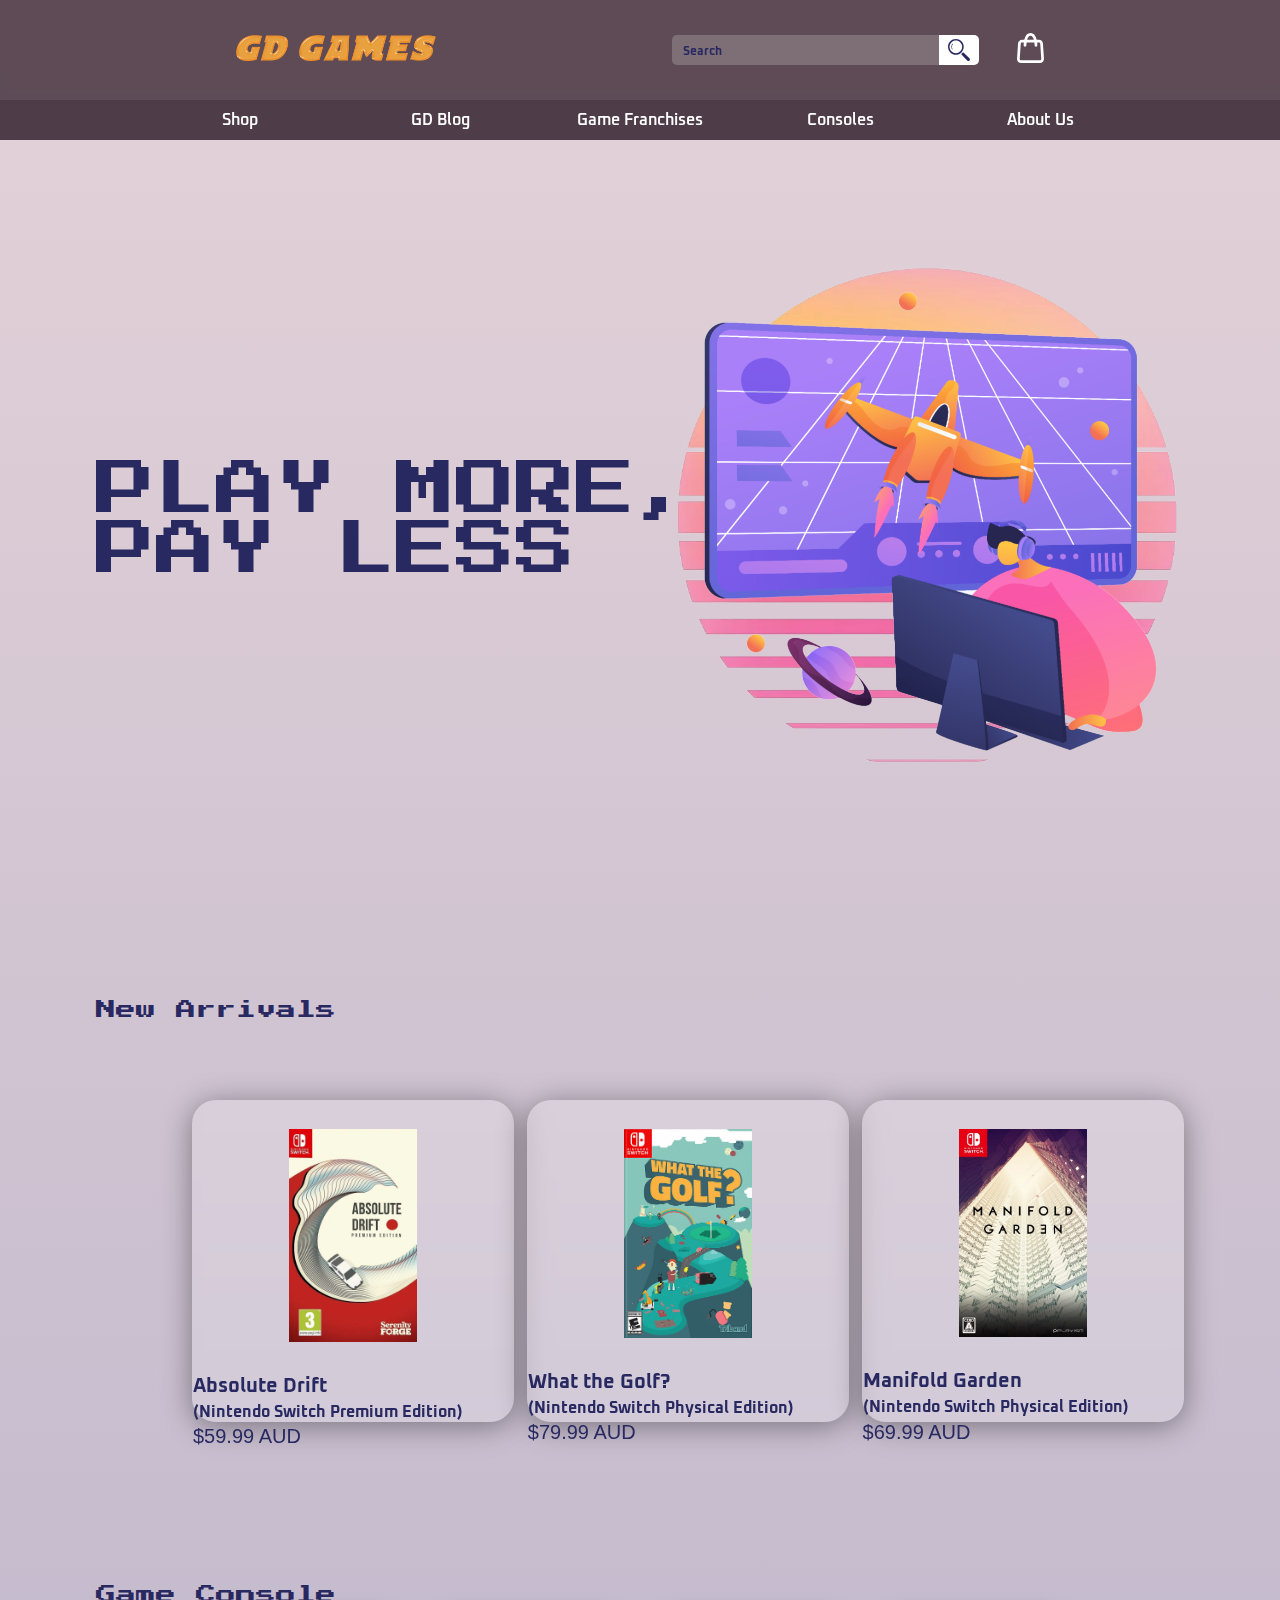
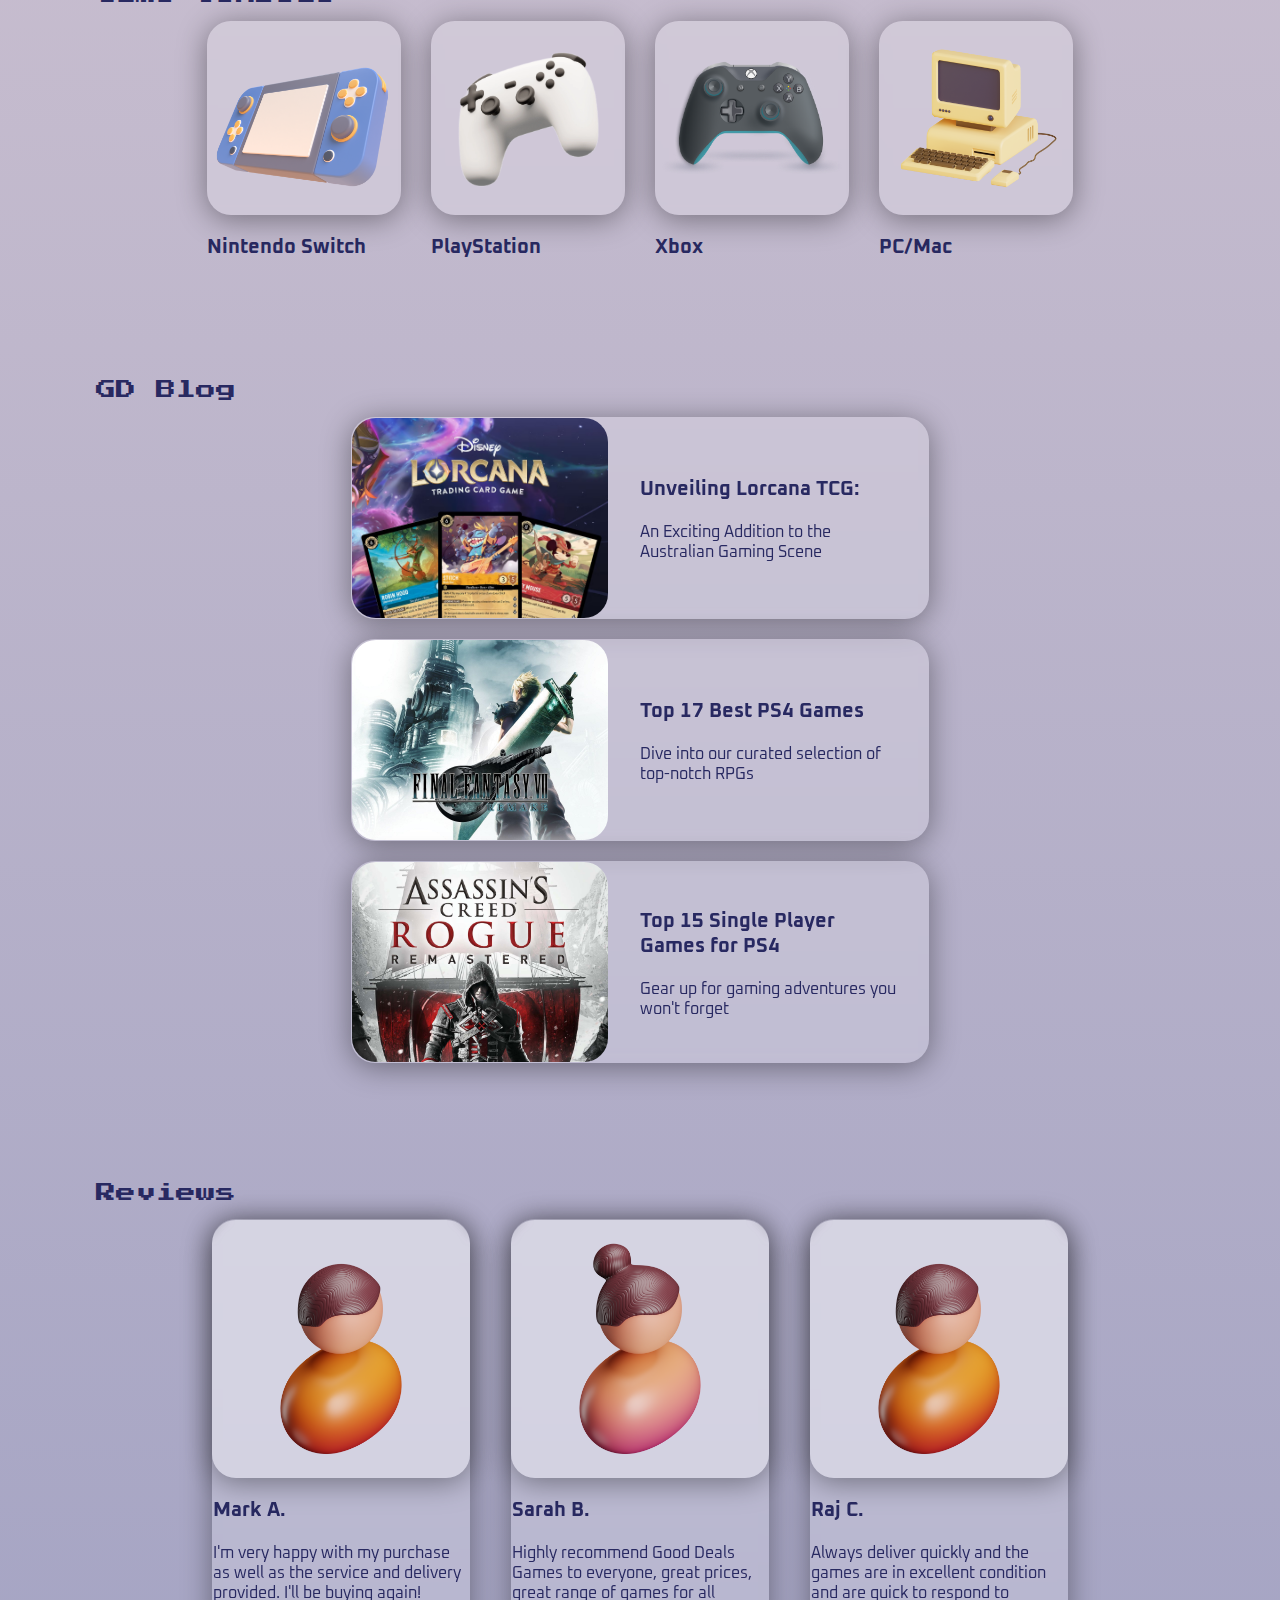
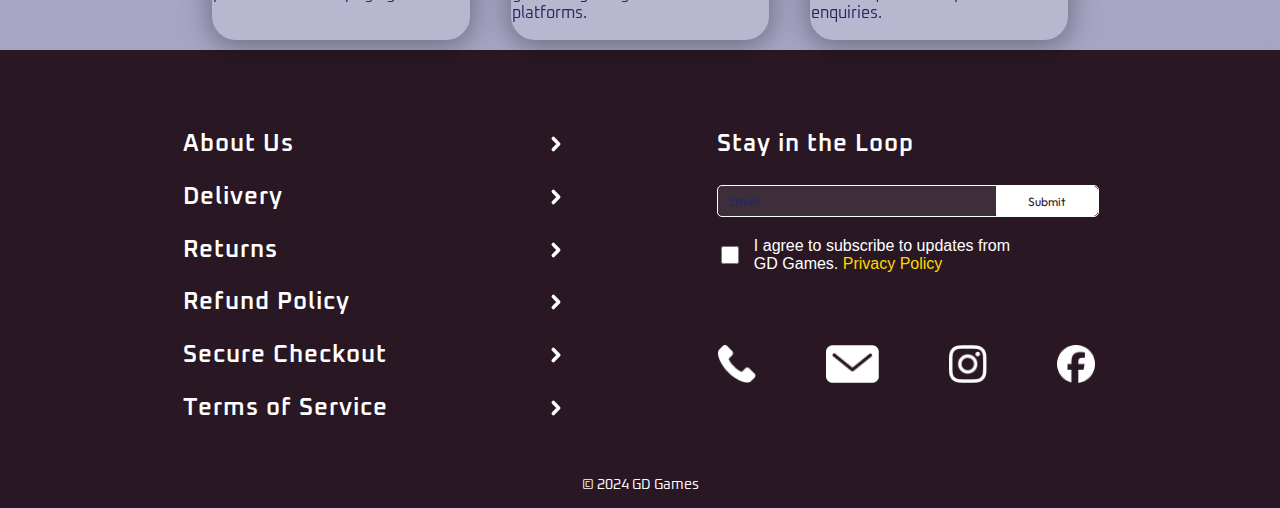
==== index.html @ df43f40d "added href links to header (excl. product pages)" ====
<!DOCTYPE html>
<html lang="en">
<html>
    <head>
        <meta charset="utf-8">
        <meta name="viewport" content="width=device-width, initial-scale=1.0">
        <meta name="description" content="Home page of GD Games">
        <meta name="author" content="Victoria Lyngaae and Arvind De Silva">

        <title>Home</title>
        <link rel="icon" type="image/x-icon" href="logo/GD-Games-Favicon.png">

        <link rel="stylesheet" href="css/frame.css">
        <link rel="stylesheet" href="css/layout.css">
        <link rel="stylesheet" href="css/utility.css">
        <link rel="stylesheet" href="css/typography.css">
        <link rel="stylesheet" href="css/color.css">
    </head>
    <body>
        <header>
            <section class="flex-row"> 
                <img id="menu-btn" class="icon menu" src="icons/menu-icon.svg" alt="hamburger menu icon"> 
                <a href="index.html"><img class="company-logo clickable" src="logo/GD-Games-Logo.png" alt="GD Games"></a>
                <div class="flex-row header-controls">
                    <div id="search-bar" class="flex-row">
                        <input class="oxanium-font" type="text" name="search" placeholder="Search">
                        <div class="search-submit" onclick="searchIconClicked();">
                            <picture>
                                <source media="(min-width:580px)" srcset="icons/search-dark.svg">
                                <img class="icon search clickable" src="icons/search-light.svg" alt="search icon"> 
                            </picture>
                            <button class="oxanium-font" type="button">Go</button> 
                        </div>
                    </div>                
                    <a href="cart.html"><img class="icon bag clickable" src="icons/shopping-bag.svg" alt="shopping cart icon"></a> 
                </div>
            </section>
            <nav>
                <a class="oxanium-font clickable" href="browse.html">Shop</a>

                <a class="oxanium-font">GD Blog</a>

                <div class="dropdown">
                    <a class="oxanium-font">Game Franchises</a>
                    <div class="dropdown-content">
                        <a class="sudo-var-font">Animal Crossing</a>
                        <a class="sudo-var-font">Call of Duty</a>
                        <a class="sudo-var-font">Final Fantasy</a>
                        <a class="sudo-var-font">Grand Theft Auto</a>
                        <a class="sudo-var-font">Halo</a>
                        <a class="sudo-var-font">Pokémon</a>
                        <a class="sudo-var-font">Super Mario</a>
                        <a class="sudo-var-font">Legend of Zelda</a>
                    </div>
                </div>

                <div class="dropdown">
                    <a class="oxanium-font">Consoles</a>
                    <div class="dropdown-content">
                        <a class="sudo-var-font">Atari</a>
                        <a class="sudo-var-font">Dreamcast</a>
                        <a class="sudo-var-font">PC / Mac Gaming</a>
                        <a class="sudo-var-font">PlayStation 3</a>
                        <a class="sudo-var-font">PlayStation 4</a>
                        <a class="sudo-var-font">PlayStation 5</a>
                        <a class="sudo-var-font clickable">Nintendo Switch</a>
                        <a class="sudo-var-font">Xbox</a>
                        <a class="sudo-var-font">All Collections</a>
                    </div>
                </div>
                
                <a class="oxanium-font">About Us</a>
            </nav>
            
        </header>
        
        <main>
            <section id="landing-art" class="wide-center">
                <div>
                    <h1 class="large-heading">PLAY&nbsp;MORE,</h1>
                    <h1 class="large-heading">PAY&nbsp;LESS</h1>
                </div>
                <div class="layer-imgs">
                    <img src="images/illustrations/synthwave-sun.png" alt="illustration of a sun" id="synthwave-sun">
                    <img src="images/illustrations/landing-page.png" alt="person playing video game" id="gamer">
                </div>
            </section>
            
            <section class="section">
                <h2 class="wide-center section-heading">New Arrivals</h2>
                <div class="flex-row carousel">
                    <div class="product-card tile-bg clickable">
                        <picture>
                            <img src="images/products/absolute-drift.png" alt="cover of Absolute Drift Premium Edition">
                        </picture>
                        <div class="product-card-text">
                            <h3 class="title">Absolute Drift</h3>
                            <h4 class="subtitle">(Nintendo Switch Premium Edition)</h4>
                            <p class="price">$59.99 AUD</p>
                        </div>
                    </div>
                    <div class="product-card tile-bg clickable">
                        <picture>
                            <img src="images/products/what-the-golf.png" alt="cover of What the Golf? Physical Edition">
                        </picture>
                        <div class="product-card-text">
                            <h3 class="title">What the Golf?</h3>
                            <h4 class="subtitle">(Nintendo Switch Physical Edition)</h4>
                            <p class="price">$79.99 AUD</p>
                        </div>
                    </div>
                    <div class="product-card tile-bg">
                        <picture>
                            <img src="images/products/manifold-garden.png" alt="cover of Manifold Garden Physical Edition">
                        </picture>
                        <div class="product-card-text">
                            <h3 class="title">Manifold Garden</h3>
                            <h4 class="subtitle">(Nintendo Switch Physical Edition)</h4>
                            <p class="price">$69.99 AUD</p>
                        </div>
                    </div>
                </div>
                <div class="carousel-toggle flex-row space-content">
                    <div onclick="arrowClick('left')">
                        <img class="icon left" src="icons/caret-right.svg" alt="arrow facing left"> 
                    </div>
                    <div onclick="arrowClick('right')">
                        <img class="icon right" src="icons/caret-right.svg" alt="arrow facing right"> 
                    </div>
                </div>
            </section>

            <section class="wide-center section">
                <h2 class="section-heading">Game Console</h2>
                <div class="flex-row featured">
                    <div>
                        <div class="tile-bg flex-col">
                            <img class="clickable" src="images/console-switch.png" alt="Nintendo Switch illustration">
                        </div>
                        <h3 class="title">Nintendo Switch</h3>
                    </div>
                    <div>
                        <div class="tile-bg flex-col">
                            <img src="images/console-playstation.png" alt="Playstation controller illustration">
                        </div>
                        <h3 class="title">PlayStation</h3>
                    </div>
                    <div>
                        <div class="tile-bg flex-col">
                            <img src="images/console-xbox.png" alt="Xbox controller illustration">
                        </div>
                        <h3 class="title">Xbox
                    </div>
                    <div>
                        <div class="tile-bg flex-col">
                            <img src="images/console-pc-mac-yellow.png" alt="computer illustration">
                        </div>
                        <h3 class="title">PC/Mac</h3>
                    </div>
                </div>
            </section>

            <section class="wide-center">
                <h2 class="section-heading">GD Blog</h2>
                <div class="flex-col">
                    <div class="flex-row blog-post tile-bg">
                        <img src="images/thumbnails/disney-lorcana.png" alt="Disney Lorcana, trading card game">
                        <div>
                            <h3 class="title">Unveiling Lorcana TCG:</h3>
                            <p class="subtitle">
                                An Exciting Addition to the Australian Gaming Scene
                            </p>
                        </div>
                    </div>
                    <div class="flex-row blog-post tile-bg">
                        <img src="images/thumbnails/final-fantasy.png" alt="Final Fantasy 7 Remake">
                        <div>
                            <h3 class="title">Top 17 Best PS4 Games</h3>
                            <p class="subtitle">
                                Dive into our curated selection of top-notch RPGs
                            </p>
                        </div>
                    </div>
                    <div class="flex-row blog-post tile-bg">
                        <img src="images/thumbnails/assassins-creed.png" alt="Assassin's Creed Rogue Remastered">
                        <div>
                            <h3 class="title">Top 15 Single Player Games for PS4</h3>
                            <p class="subtitle">
                                Gear up for gaming adventures you won't forget
                            </p>
                        </div>
                    </div>
                </div>
            </section>

            <section class="wide-center">
                <h2 class="section-heading">Reviews</h2>
                <div class="reviews">
                    <div class="flex-row tile-bg">
                        <img class="tile-bg" src="images/reviewers/avatar-boy.png" alt="reviewer's profile picture">
                        <div>
                            <h3 class="title">Mark A.</h3>
                            <p class="subtitle">
                                I'm very happy with my purchase as well as the service and delivery provided. I'll be buying again!
                            </p>
                        </div>
                    </div>
                    <div class="flex-row tile-bg">
                        <img class="tile-bg" src="images/reviewers/avatar-girl.png" alt="reviewer's profile picture">
                        <div>
                            <h3 class="title">Sarah B.</h3>
                            <p class="subtitle">
                                Highly recommend Good Deals Games to everyone, great prices, great range of games for all platforms.
                            </p>
                        </div>
                    </div>
                    <div class="flex-row tile-bg">
                        <img class="tile-bg" src="images/reviewers/avatar-boy.png" alt="reviewer's profile picture">
                        <div>
                            <h3 class="title">Raj C.</h3>
                            <p class="subtitle">
                                Always deliver quickly and the games are in excellent condition and are quick to respond to enquiries.
                            </p>
                        </div>
                    </div>
                </div>
            </section>
            <br>
            <br>
        </main>

        <footer>
            <section class="footer-nav">
                <div>
                    <a class="oxanium-font">About Us</a>
                    <img class="icon" src="icons/caret-right.svg" alt="arrow facing right"> 
                </div>
                <div>
                    <a class="oxanium-font">Delivery</a>
                    <img class="icon" src="icons/caret-right.svg" alt="arrow facing right"> 
                </div>
                <div>
                    <a class="oxanium-font">Returns</a>
                    <img class="icon" src="icons/caret-right.svg" alt="arrow facing right"> 
                </div>
                <div>
                    <a class="oxanium-font">Refund Policy</a>
                    <img class="icon" src="icons/caret-right.svg" alt="arrow facing right"> 
                </div>
                <div>
                    <a class="oxanium-font">Secure Checkout</a>
                    <img class="icon" src="icons/caret-right.svg" alt="arrow facing right"> 
                </div>
                <div>
                    <a class="oxanium-font">Terms of Service</a>
                    <img class="icon" src="icons/caret-right.svg" alt="arrow facing right"> 
                </div>
            </section>
            
            <section>
                <div class="newsletter">
                    <p class="oxanium-font">Stay in the Loop</p>
                    <div class="email-input flex-row">
                        <input class="oxanium-font" type="text" name="email" placeholder="Email">
                        <button id="email-submit" type="button" class="outfit-font">Submit</button>
                    </div>
                    <div class="privacy-policy flex-row">
                        <input type="checkbox" id="privacy" name="privacy">
                        <label class="sudo-var-font" for="privacy"> I agree to subscribe to updates from GD&nbspGames. <a href="#">Privacy&nbspPolicy</a></label>    
                    </div>
                </div>
                
                <div class="socials flex-row">
                    <img class="icon" src="icons/phone.png" alt="arrow facing right">
                    <img class="icon" src="icons/mail.png" alt="arrow facing right">
                    <img class="icon" src="icons/instagram.png" alt="arrow facing right">
                    <img class="icon" src="icons/facebook.png" alt="arrow facing right">
                </div>
            </section>

            <section>
                <div class="attribution">
                    <p class="oxanium-font">© 2024 GD Games</p>
                </div>
            </section>
            
        </footer>

        <script src="js/frame.js"></script>
        <script src="js/carousel.js"></script>
    </body>
</html>
---- css/frame.css ----
:root {
    --mobile-header-height: 80px;
    --desktop-header-height: 100px;
    --desktop-nav-height: 40px;

    --nav-num-elems: 5;
}   

body{
    margin: 0;
    background-color: rgba(var(--frame-col), 1);
}


/* PAGE HEADER */
.company-logo{
    height: calc(var(--mobile-header-height)/3)
}

header{
    position: fixed;
    top: 0;
    z-index: 2;
}
header > section{
    width: 100vw;
    height: var(--mobile-header-height);
    justify-content: space-evenly;
    background-color: rgba(var(--frame-col), 0.3);
    backdrop-filter: blur(5px);
}

.icon.menu, header .icon.search{
    width: auto;
    height: 30px;
}
.icon.bag{
    width: auto;
    height: 30px;
}

.header-controls{
    gap: 3vw;
}

#search-bar{
    display: flex;
    flex-direction: column-reverse;
    width: 30px;
    right: 0;
}


#search-bar button{
    position: absolute;
    right: 0;
    top: calc(var(--mobile-header-height) + 12px);
    width: 15vw;
    right: 5vw;
    height: 30px;
    border: none;
    border-radius: 0 5px 5px 0;
    outline-color: white;
    outline-style: solid;
    padding: 0;
    color: rgba(var(--frame-col));

    outline-width: 1px;
    height: 30px;
    opacity: 0;
    transition: opacity 0.2s;
    
}
#search-bar input{
    position: absolute;
    top: calc(var(--mobile-header-height) + 12px);
    width: 75vw;
    left: 5vw;
    padding: 0;
    outline: none;
    border: none;
    background-color: rgba(var(--frame-col), 0.4);
    border-radius: 5px 0 0 5px;
    text-indent: 0.7em;
    outline-color: white;
    outline-style: solid;

    height: 30px;
    outline-width: 1px;
    opacity: 0;
    transition: opacity 0.2s;
}
#search-bar input.open, #search-bar button.open{
    opacity: 1 !important;
}


#search-bar :focus{
    background-color: rgba(var(--frame-col), 0.2);
}


.company-name{
    text-wrap: nowrap; 
}


nav{
    position: fixed;
    left: -50vw;
    width: 50vw;
    height: calc(100vh - var(--mobile-header-height));
    color: rgb(var(--accent-col));

    background-color: rgba(255, 255, 255, 0.3);
    backdrop-filter: blur(5px);
    transition: left 0.7s;
}
nav a{
    display: block;
    white-space: nowrap;
}
nav.open{
    left: 0;
}
.dropdown-content{
    display: block;
    position: fixed;
    height: calc(100vh - var(--mobile-header-height));
    width: 0;
    left: 50vw;
    bottom: 0;
    transition: width 0.7s;

    /*  temporary */
    background-color: rgba(60, 60, 60, 0.4);
    
}
.dropdown-content.open{
    width: 50vw;
}

.dropdown-content a{
    visibility: hidden;
    opacity: 0;
    transition-duration: 0.2s;
}
.dropdown-content a.open{
    visibility: visible;
    opacity: 1;
}



@media (min-width:580px) {  
    header{
        display: block;
    }
    .header-background{
        height: var(--desktop-header-height);
    }
    header > section{
        height: var(--desktop-header-height);
    }
    nav{
        width: 100vw;
        display: flex;
        justify-content: center;
        color: white;
        left: 0;
        height: var(--desktop-nav-height);
        background-color: rgba(var(--frame-col), 0.5);
        line-height: var(--desktop-nav-height);
        font-weight: 600;
    }
    nav a{
        display: block;
        text-align: center;
    }
    nav > a{
        height: 100%;
    }

    .dropdown-content{
        height: 0;
        visibility: hidden;
        pointer-events: none;
        display: none;
        width: calc(100vw/var(--nav-num-elems));
        top: calc(var(--desktop-nav-height));
        left: auto;
        transition: height 0.3s;
        
    }
    .dropdown-content.open{
        display: block;
        visibility: visible;

    }
    .dropdown-content a{
        transition-duration: 1s;
    }

    .icon.menu{
        display: none;
    }
    #search-bar{
        background-color: rgba(255, 255, 255, 0.2);
        height: 30px;
        align-items: center;
        border-radius: 5px;
        display: flex;
        flex-direction: row;
        width: auto
        
    }
    
    #search-bar input{
        position: relative;
        display: none;
        height: 28px;
        border: 0px;
        width: 20vw;
        border-radius: 5px 0 0 5px;
        background-color: rgba(0, 0, 0, 0);
        padding: 3px 0 0 0;
        color: white;
        outline: none;
        opacity: 1;
        left: auto;
        top: auto;    
        text-indent: 0;

    }

    .header-controls{
        gap: 3vw;
    }
    #search-bar input{
        display: block;
        padding-left: 0.8em;
    }
    #search-bar div{
        background-color: white;
        border-radius: 0 5px 5px 0;
        width: 40px;
    }
    #search-bar :focus{
        background-color: rgba(255, 255, 255, 0.2);
    }
    #search-bar button{
        display: none;
    }
    .icon.search{
        width: 22px !important;
        height: auto;
        margin: 0 auto;
        display: block;
    }



}


/* PAGE CONTENT */
main::before{
    content:"";
    position: absolute;
    width: 100%;
    background-color: rgba(var(--frame-col), 0.6);
    
    height: var(--mobile-header-height);
    top: 0;

}
main{
    background: linear-gradient(rgb(var(--gradient-pink)), rgb(var(--gradient-purple)));
    background-repeat: no-repeat;
    min-height: calc(100vh - var(--mobile-header-height)); 
    height: fit-content;
    padding-top: var(--mobile-header-height);


}


@media (min-width:580px) { 
    main::before{
        content:"";
        height: calc(var(--desktop-header-height) + var(--desktop-nav-height));
    }
    main{
        min-height: calc(100vh - var(--desktop-header-height)); 
        
    }
    main > section:first-of-type{
        margin-top: calc(var(--desktop-nav-height) * 1.5);
    }
}

/* PAGE FOOTER */
footer{
    color: white;
    background-color: rgba(var(--frame-col), 0.6);
    display: flex;
    flex-direction: column;
    margin-top: 1em;
    font-size: 16px;
    font-weight: 600;
}
footer > section{
    margin-inline: auto;
    width: 75vw;
    padding-top: 3em;
}
.footer-nav{
    display: flex;
    flex-direction: column;
    padding-top: 1.2em;
    letter-spacing: 1px;
}
.footer-nav > div{
    display: flex;
    margin-inline: auto;
    align-items: center;
    justify-content: space-between;
    width: inherit;
    height: 2.75em;
    max-width: inherit;
}
.footer-nav a{
    display: block;
}
footer .icon {
    width: auto;
    height: 20px;
}



.newsletter {
    margin-bottom: 3em;
}
.newsletter > p{
    margin-bottom: 1.2em;
    letter-spacing: 1px;
    margin: 0 0 15px 0;
}
.newsletter .email-input{
    align-items: center;
    border-radius: 5px;
    background-color: rgba(255, 255, 255, 0.1);
    justify-content: space-between;
    width: 75vw;
    margin-bottom: 0.8em;
    
    height: 30px;
    line-height: 30px;
    border: solid 1px white;
}
.newsletter .email-input input{
    height: 30px;
    border: none;
    padding: 3px 0 0 0;
    width: 55vw;
    border-radius: 5px;
    background-color: rgba(0, 0, 0, 0);
    text-indent: 10px;
    color: white;
    outline: none;
}
.newsletter .email-input :focus{
    background-color: rgba(255, 255, 255, 0.2);
}
#email-submit{
    background-color: white;
    width: 20vw;
    text-align: center;
    font-size: 12px;
    font-weight: 400;
    color: rgb(var(--frame-col));
    border-radius: 0 5px 5px 0;
    height: 30px;
	border: solid 1px white;
	cursor: pointer;
    padding: 0;
}


.privacy-policy{
    gap: 0.5em;
}
.privacy-policy input{
    width: 20px;
    height: 20px;
}
.privacy-policy label{
    font-size: 12px;
    font-weight: 400;
    display: block;
    text-align: left;
    width: fit-content;

}
.privacy-policy a{
    color: gold;
}

.socials{
    justify-content: center;
    gap: 2.8em;
}
.socials img{
    height: 28px;
    width: auto;
}

.attribution{
    font-weight: 400;
    font-size: 10px;
    text-align: center;
}

@media (min-width:580px) { 
    footer{
        flex-direction: row;
        flex-wrap: wrap;
        font-size: 24px;
        justify-content: center;
        column-gap: 12vw;
        margin-inline: auto;
        width: 80vw;
        max-width: 1200px;
        padding-top: 1.8em;
    }
    footer > section{
        width: 35vw;
        max-width: 380px;
        margin: 0;
        padding-top: 0 !important;
    }
    .footer-nav div{
        height: 2.2em;
    }

    .newsletter {
        margin-bottom: 3em;
    }
    .newsletter p{
        line-height: 2.2em;
    }
    .newsletter .email-input{
        width: 35vw;
        max-width: 380px;
    }
    .privacy-policy label{
        font-size: 16px;
    }

    .socials{
        justify-content: space-around;
    }
    .socials img{
        height: 38px;
        width: auto;
    }

    .attribution{
        padding-top: 2em;
        font-size: 14px;
    }


}
---- css/layout.css ----
.wide-center {
    width: 90vw;
    margin-inline: auto;
}
@media (min-width:580px) {
    .wide-center {
        width: 85vw;
    }
}

#landing-art{
    height: calc(100vh - var(--mobile-header-height));
    max-height: calc(100vh - var(--mobile-header-height));
}
#landing-art div:first-of-type{
    margin-top: 12em;
}
#landing-art h1:last-of-type{
    position: absolute;
    margin-top: 100vw;
    width: 90vw;
}
.layer-imgs{
    height: 90vw;
}
.layer-imgs img{
    width: auto;
    height: 90vw;
    display: block;
    position: absolute;
}

@media (min-width:580px) { 
    #landing-art{
        height: calc((100vh - var(--desktop-header-height) - var(--desktop-nav-height)));
        max-height: calc(100vh - var(--desktop-header-height) - var(--desktop-nav-height));
        display: flex;
        flex-direction: column;
        justify-content: center;
        width: 85vw;
    }
    #landing-art div:first-of-type{
        margin-top: 0;
        display: flex;
        flex-direction: column;
        position: absolute;
        justify-content: center;
        height: calc(100vh - var(--desktop-header-height) - var(--desktop-nav-height));
        max-height: calc(100vh - var(--desktop-header-height) - var(--desktop-nav-height));
    }
    
    #landing-art h1:first-of-type{
        margin: 0;
        position: relative;
    }
    #landing-art h1:last-of-type{
        margin: 0;
        position: relative;
    }

    .layer-imgs{
        height: 40vw;
        position: relative;
        

    }
    .layer-imgs img{
        height: 40vw;
        right: 0;
    }
}


.flex-row{
    display: flex;
    flex-direction: row;
    align-items: center;
}

.flex-col{
    display: flex;
    flex-direction: column;
    align-items: center;
}

@media (min-width: 580px){
    .two-col{
        display: flex;
        flex-direction: row;
        align-items: center;
        height: calc((100vh - var(--desktop-header-height) - var(--desktop-nav-height)));
        justify-content: center;
    }
    .two-col > section{
        width: 40vw;
        margin-inline: 0;
    }
    .two-col img {
        width: 40vw;
    }

    .two-col-slide{
        justify-content: center;
        gap: 10vw;
        align-items: stretch;
    }
    .two-col-slide > section{
        width: 35vw;
        max-width: 500px;
        margin: 0;
    } 
    .two-col-slide > section:last-of-type{
        width: 27.5vw;
        margin-top: calc(var(--desktop-nav-height) * 1.5);
        height: auto;
    } 
    .two-col-slide > section:last-of-type > div {
        position: sticky;
        top: calc(
            var(--desktop-nav-height) + 
            var(--desktop-nav-height) + 
            (var(--desktop-nav-height) * 1.5) + 
            20px);
    }
}

.carousel{
    display: flex;
    overflow-x: hidden;
    gap: 30vw;
}
.carousel > .product-card:first-child{
    margin-left: 15vw;
}

.carousel > .product-card:last-child{
    margin-right: 15vw;
}

.carousel-toggle{
    transform: translateY(-50vw);
    z-index: -1;
}

.carousel-toggle {
    z-index: 3;
}

.carousel-toggle .left{
    transform: rotate(0.5turn);
    margin-left: 3.5vw;
}
.carousel-toggle .right{
    margin-right: 3.5vw;
}


.product-card{
    flex: 0 0 auto;
    width: 70vw;
    text-align: center;
    transition: transform 0.3s ease;
}

.product-card img {
    width: 35vw;
    margin: 7em 0 7em 0;
    max-width: 500px;
}

@media (min-width: 580px){
    .carousel-toggle{
        display: none;
    }
    .carousel {
        display: flex;
        flex-direction: row;
        justify-content: space-evenly;
        gap: 1vw;
        height: 35vw;
        overflow: none;
    }
    .carousel .product-card{
        width: 25vw;
        height: 25vw;
    }
    .product-card img {
        width: 10vw;
    }
}

.product-view .tile-bg{
    justify-content: center;
    height: 90vw;
}
.product-view img {
    width: 45vw;
}

@media (min-width: 580px){
    .product-view{
        display: flex;
        flex-direction: row;

    }
    .product-view .tile-bg{
        height: 40vw;
        width: 40vw;
    }
    .product-view img {
        width: 20vw;
    }
    .product-view > div:last-child{
        margin-inline: auto;
    }
    .bold-button{
        width: 30vw;
    }
}


.product-card .title,
.product-card .subtitle,
.product-card .price {
    margin: 0.2rem 0;
    text-align: left;
}

.tile-bg{
    background: rgba(255, 255, 255, 0.2);
    border-radius: 24px;
    box-shadow: 0 4px 30px rgba(0, 0, 0, 0.4);
    backdrop-filter: blur(5px);
    -webkit-backdrop-filter: blur(5px);
    border: 1px solid rgba(255, 255, 255, 0);
}

.white-tile-bg{
    background: rgba(255, 255, 255, 0.2);
    border-radius: 24px;
    box-shadow: 0 4px 30px rgba(0, 0, 0, 0.4);
    backdrop-filter: blur(5px);
    -webkit-backdrop-filter: blur(5px);
    border: solid 2px white;
}

.white-tile-bg-mobile{
    background: rgba(255, 255, 255, 0.2);
    border-radius: 24px;
    box-shadow: 0 4px 30px rgba(0, 0, 0, 0.4);
    backdrop-filter: blur(5px);
    -webkit-backdrop-filter: blur(5px);
    border: solid 2px white;
}


@media (min-width: 580px){
    .tile-bg-desktop{
        background: rgba(255, 255, 255, 0.2);
        border-radius: 24px;
        box-shadow: 0 4px 30px rgba(0, 0, 0, 0.4);
        backdrop-filter: blur(5px);
        -webkit-backdrop-filter: blur(5px);
        border: 1px solid rgba(255, 255, 255, 0);
    }
    .white-tile-bg-mobile{
        background :none;
        box-shadow: none;
        border: none;
    }
}


.featured{
    display: grid;
    justify-items: center;
    grid-template-columns: 1fr 1fr;
}

.featured img{
    width: 40vw;
}
.featured .tile-bg{
    height: 40vw;
    justify-content: center;
}

@media (min-width:580px) { 
    .featured{
        grid-template-columns: 1fr 1fr 1fr 1fr;
        width: 70vw;
        margin-inline: auto;
    }
    .featured img{
        width: 15vw;
    }
    .featured .tile-bg{
        height: 15vw;
    }
}

.blog-post{
    width: 90vw;
    height: 150px;
    justify-content: space-between;
    margin-bottom: 5em;
}
.blog-post img{
    border-radius: inherit;
    width: 50vw;
    height: 150px;
    object-fit: cover;

}
.blog-post > div{
    width: 35vw;
}
@media (min-width:580px) { 
    .blog-post{
        height: 200px;
        width: 45vw;
    }
    .blog-post > div{
        width: 20vw;
        margin-right: 2.5vw;
    }
    .blog-post img{
        width: 20vw;
        height: 200px;
    }
}

@media (min-width:580px) { 
    .reviews{
        display: flex;
        flex-direction: row;
        justify-content: space-around;
        width: 70vw;
        margin-inline: auto;
    }
    .reviews > div {
        display: flex;
        flex-direction: column;
        width: 20vw;
        
    }
    .reviews img{
        width: 20vw;
    }
}

 
.icon{
    width: 30px;
}

#filter-desktop{
    display: none;
}

#filter-mobile{
    justify-content: space-between;
    margin-top: 5em;
    margin-bottom: 5em;
}

@media (min-width:580px) { 
    #filter-desktop{
        display: inline-flex;
        justify-content: space-between;
        margin-top: 5em;
        margin-bottom: 10em;
        width: 100%;
    }
    #filter-desktop .tile-bg{
       width: 13vw;
    }
    #filter-desktop h2{
        text-align: left;
        width: 100%;
    }
    #filter-desktop .flex-col > .flex-row{
        gap: 4em;
    }
    
    #filter-mobile{
        display: none;
    }
}

.space-content{
    justify-content: space-between;
}

.products{
    justify-content: space-between;
    flex-wrap: wrap;
    text-align: center;
}
.products.grid{
    display: grid;
    justify-items: center;
    grid-template-columns: 1fr 1fr;
}
.products div{
    height: 80vw;
    width: 40vw;
}
.products div > div{
    height: 40vw;
    width: 40vw;
}

.products img{
    width: 20vw;
}
@media (min-width:580px){
    .products.grid{
        grid-template-columns: 1fr 1fr 1fr 1fr ;
    }
    .products div {
        height: 33vw;
        width: 20vw;
    }
    .products div > div{
        width: 20vw;
        height: 20vw;
    }
    .products img{
        width: 10vw;
    }
}


.cart-product{
    position: relative;
    padding: 1em;
    margin-bottom: 1em;
    z-index: 1;
    height: 40em;
    justify-content: center;
    gap: 7vw;
}
.cart-product > div{
    width: 50vw;
    height: 50%;
}
.cart-product img{
    width: 20vw;
    border-radius: 6px;
}

.cart-product h2, .cart-product h3{
    margin: 0;
}

.cart-summary > div{
    width: 85vw;
}
.cart-summary > .bold-button{
    width: 85vw;
}

@media (min-width:580px){
    .cart-product{
        width: 70vw;
        max-width: 1000px;
        height: 75em;
        margin-inline: auto;
    }
    .cart-product img{
        width: 160px;
        margin-left: 3vw;
    }
    .cart-product > div{
        display: flex;
        flex-direction: row;
        width: 45vw;
        justify-content: space-between;
    }
    .cart-product h2{
        width: 100%;
    }
    .cart-product > div > div:first-of-type {
        justify-content: center;
    }
    .cart-product > div > div:last-of-type{
        gap: 4vw;
        margin-right: 3vw;
    }

    .two-col-slide > section:last-of-type .cart-product{
        height: fit-content;
        width: 95%;
        padding: 0 !important;
        justify-content: center;
        gap: 10%;
    }
    .two-col-slide > section:last-of-type .cart-product > div{
        width: 55%;
        flex-direction: column;
    }
    .cart-product > div > div:last-of-type{
        justify-content: space-between;
        margin-right: 0;
    }
    .two-col-slide > section:last-of-type .cart-product img{
        width: 18%;
        margin: 3em 0 3em 0;
    }
    .two-col-slide > section:last-of-type .split-input{
        width: 95%;
        margin-inline: auto;
    }
    .two-col-slide .bold-button{
        width: 100%;
    }



    .cart-summary{
        width: 70vw;
        display: flex;
        flex-direction: column;
        align-items: flex-end;
    }
    .cart-summary .white-tile-bg-mobile{
        width: 30vw;
        
    }
    .cart-summary > .bold-button{
        width: 30vw;
        
    }    
}

.small-inline-sp{
    padding-inline: 2em;
}
.med-inline-sp{
    padding-inline: 4em;
}

.med-inline-margin{
    margin-inline: auto;
    width: 90%;
}
.large-inline-margin{
    margin-inline: auto;
    width: 75%;
}

.med-bot-margin{
    margin-bottom: 20px;
}

.cost-divider{
    width: 85%
}

.bold-button{
    height: 2em;
    border-radius: 12px;
    margin-block: 1em;
    color: white;
    background-color: rgb(var(--accent-col));
    border: none;
}

.bg-img{
    z-index: 0;
    position: absolute;
    scale: 0.75;
    margin-top: 8px;
}

.express-checkout {
    flex-wrap: wrap;
    justify-content: space-between;
}
.express-checkout button {
    display: flex;
    justify-content: center;
    align-items: center;
    height: 50px;
    border: none;
    border-radius: 4px;
}
.express-checkout img {
    height: 20px;
}
.express-checkout button{
    border-radius: 4px;
}
.express-checkout button:nth-child(1){
    width: 100%;
}
.express-checkout button:nth-child(2), .express-checkout button:nth-child(3){
    width: 49%;
    margin-top: 5px;
}

form ::placeholder{
    color: black;
}
.icon.card{
    height: 25px;
    border-radius: 6px;
    border: solid white 1px;
    background-color: white;
}


form.payment input[type=text], form.payment select{
    width: 85vw;
    margin: 10px 0 0 0 !important;
    padding: 0 !important;
    height: 30px;
}
form.payment input[type=text]{
    text-indent: 0.5em;
}

form.payment input[type=radio], form.payment input[type=radio] + label{
    height: 40px;
    line-height: 30px;
    vertical-align: middle;
}
form.payment select{
    text-indent: 0.25em;  
    -webkit-appearance: none;
    -moz-appearance: none;
    text-overflow: ''; 
}
form.payment input[type=checkbox], form.payment input[type=checkbox] + label{
    margin-bottom: 20px;
}

@media (min-width: 580px){
    form.payment input[type=text], form.payment select{
        width: 35vw;
        max-width: 500px;
    }
}



#payment-divider{
    text-align: center;
    display: flex;
    flex-direction: column;
    align-items: center;
    margin-top: 30px;
    margin-bottom: 30px;
    justify-content: center;
}
#payment-divider span{
    backdrop-filter: blur(100px);
    padding-inline: 1em;

}
#payment-divider hr{
    color: rgb(var(--accent-col));
    width: 80%;
    position: absolute;
}

@media (min-width: 580px){
    #payment-divider hr{
        width: 30vw;
    }
}

.split-input{
    height: 35px;
    border-radius: 10px;
    margin-bottom: 1em;
}
.split-input input::placeholder{
    color: black;
}
.split-input input{
    height: inherit;
    border-radius: inherit;
}
.split-input :nth-child(1){
    width: 70%;
    background-color: rgba(255, 255, 255, 0);
    border: none;
    text-indent: 1em;
}
.split-input :nth-child(2){
    width: 30%;
    height: inherit;
    background-color: rgba(var(--accent-col), 0.5);
    border: none;
    border-radius: inherit;
    color: white;
}   

.info-field{
    height: 30px;
    text-indent: 1em;
}
---- css/utility.css ----
::placeholder{
    color: white;
    font-size: 12px;
}

input:focus::placeholder {
    color: transparent;
}

.no-transition{
    transition: none !important;
}

.clickable {
    cursor: pointer;
}

@media (min-width:580px){
    .desktop-hidden{
        visibility: hidden;
    }
}
---- css/typography.css ----
@import url('https://fonts.googleapis.com/css2?family=Oxanium:wght@200..800&display=swap');
@import url('https://fonts.googleapis.com/css2?family=Press+Start+2P&display=swap');
@import url('https://fonts.cdnfonts.com/css/sudo-var');
@import url('https://fonts.googleapis.com/css2?family=Outfit:wght@100..900&display=swap');

.oxanium-font {
    font-family: "Oxanium", sans-serif;
    font-optical-sizing: auto;
    font-style: normal;
}

.sudo-var-font {
    font-family: 'Sudo Var', sans-serif;
    font-optical-sizing: auto;
    font-style: normal;
}

.press-start-2p-regular {
    font-family: "Press Start 2P", system-ui;
    font-weight: 400;
    font-style: normal;
}
  
.outfit-font {
    font-family: "Outfit", sans-serif;
    font-optical-sizing: auto;
    font-style: normal;
}

main {
    color: #282961;
    font-size: 4px;
}

.large-heading {
    font-family: "Press Start 2P", system-ui;
    font-size: 6.5em;
    font-weight: 400;
    font-style: normal;
}

@media (min-width:580px) { 
    .large-heading {
        font-size: 15em;
    }
}

.section-heading {
    font-family: "Press Start 2P", system-ui;
    font-size: 4em;
    font-weight: 400;
    font-style: normal;
    margin-top: 5em;
}

@media (min-width:580px) { 
    .section-heading {
        font-size: 5em;
    }
}

.section-subheading {
    font-family: "Press Start 2P", system-ui;
    font-size: 3em;
    font-weight: 400;
    font-style: normal;
}

@media (min-width:580px) { 
    .section-subheading {
        font-size: 4em;
    }
}

.title {
    font-family: "Oxanium", sans-serif;
    font-size: 4em;
    font-optical-sizing: auto;
    font-style: normal;
}

@media (min-width:580px) { 
    .title {
        font-size: 5em;
    }
}

.subtitle {
    font-family: "Oxanium", sans-serif;
    font-size: 3em;
    font-optical-sizing: auto;
    font-style: normal;
}

@media (min-width:580px) { 
    .subtitle {
        font-size: 4em;
    }
}

.price {
    font-family: 'Sudo Var', sans-serif;
    font-size: 4em;
    font-optical-sizing: auto;
    font-style: normal;
}

@media (min-width:580px) { 
    .price {
        font-size: 5em;
    }
}

.large-title {
    font-family: "Oxanium", sans-serif;
    font-size: 7em;
    font-optical-sizing: auto;
    font-style: normal;
}

@media (min-width:580px) { 
    .large-title {
        font-size: 8em;
    }
}

.large-subtitle {
    font-family: "Oxanium", sans-serif;
    font-size: 6em;
    font-optical-sizing: auto;
    font-style: normal;
}

@media (min-width:580px) { 
    .large-subtitle {
        font-size: 7em;
    }
}

.large-price {
    font-family: 'Sudo Var', sans-serif;
    font-size: 7em;
    font-optical-sizing: auto;
    font-style: normal;
}

@media (min-width:580px) { 
    .large-price {
        font-size: 8em;
    }
}

.bold-button {
    font-family: "Oxanium", sans-serif;
    font-size: 8em;
    font-optical-sizing: auto;
    font-style: normal;
}

.small-button {
    font-family: "Oxanium", sans-serif;
    font-size: 4em;
    font-optical-sizing: auto;
    font-style: normal;
}

.product-tag {
    font-family: 'Sudo Var', sans-serif;
    font-size: 5em;
    font-optical-sizing: auto;
    font-style: normal;
}

@media (min-width:580px) { 
    .product-tag {
        font-size: 6em;
    }
}

.product-quantity {
    font-family: 'Sudo Var', sans-serif;
    font-size: 4em;
    font-optical-sizing: auto;
    font-style: normal;
}

@media (min-width:580px) { 
    .product-quantity {
        font-size: 5em;
    }
}

.form-input {
    font-family: "Oxanium", sans-serif;
    font-size: 3em;
    font-optical-sizing: auto;
    font-style: normal;
    font-weight: bold;
    opacity: 0.5;
    color: #282961;
}

@media (min-width:580px) { 
    .form-input {
        font-size: 4em;
    }
}

input::placeholder {
    font-family: "Oxanium", sans-serif;
    font-optical-sizing: auto;
    font-style: normal;
    font-weight: bold;
    color: #282961;
}


#landing-art h1:last-of-type{
    text-align: right;    
}

@media (min-width:580px) { 
    #landing-art h1:last-of-type{
        text-align: left;
    }
}

a {
    all: unset;
}
---- css/color.css ----
:root {
    --gradient-pink: 228, 210, 216;
    --gradient-purple: 166, 165, 196;
    --frame-col: 42, 24, 37;
    --nav-slide: 215, 191, 199;
    --accent-col: 40, 41, 97;
}

#shop-pay{
    background-color: #5A31F4;
}
#google-pay{
    background-color: #000000;
}
#paypal-pay{
    background-color: #FFC43A;
}
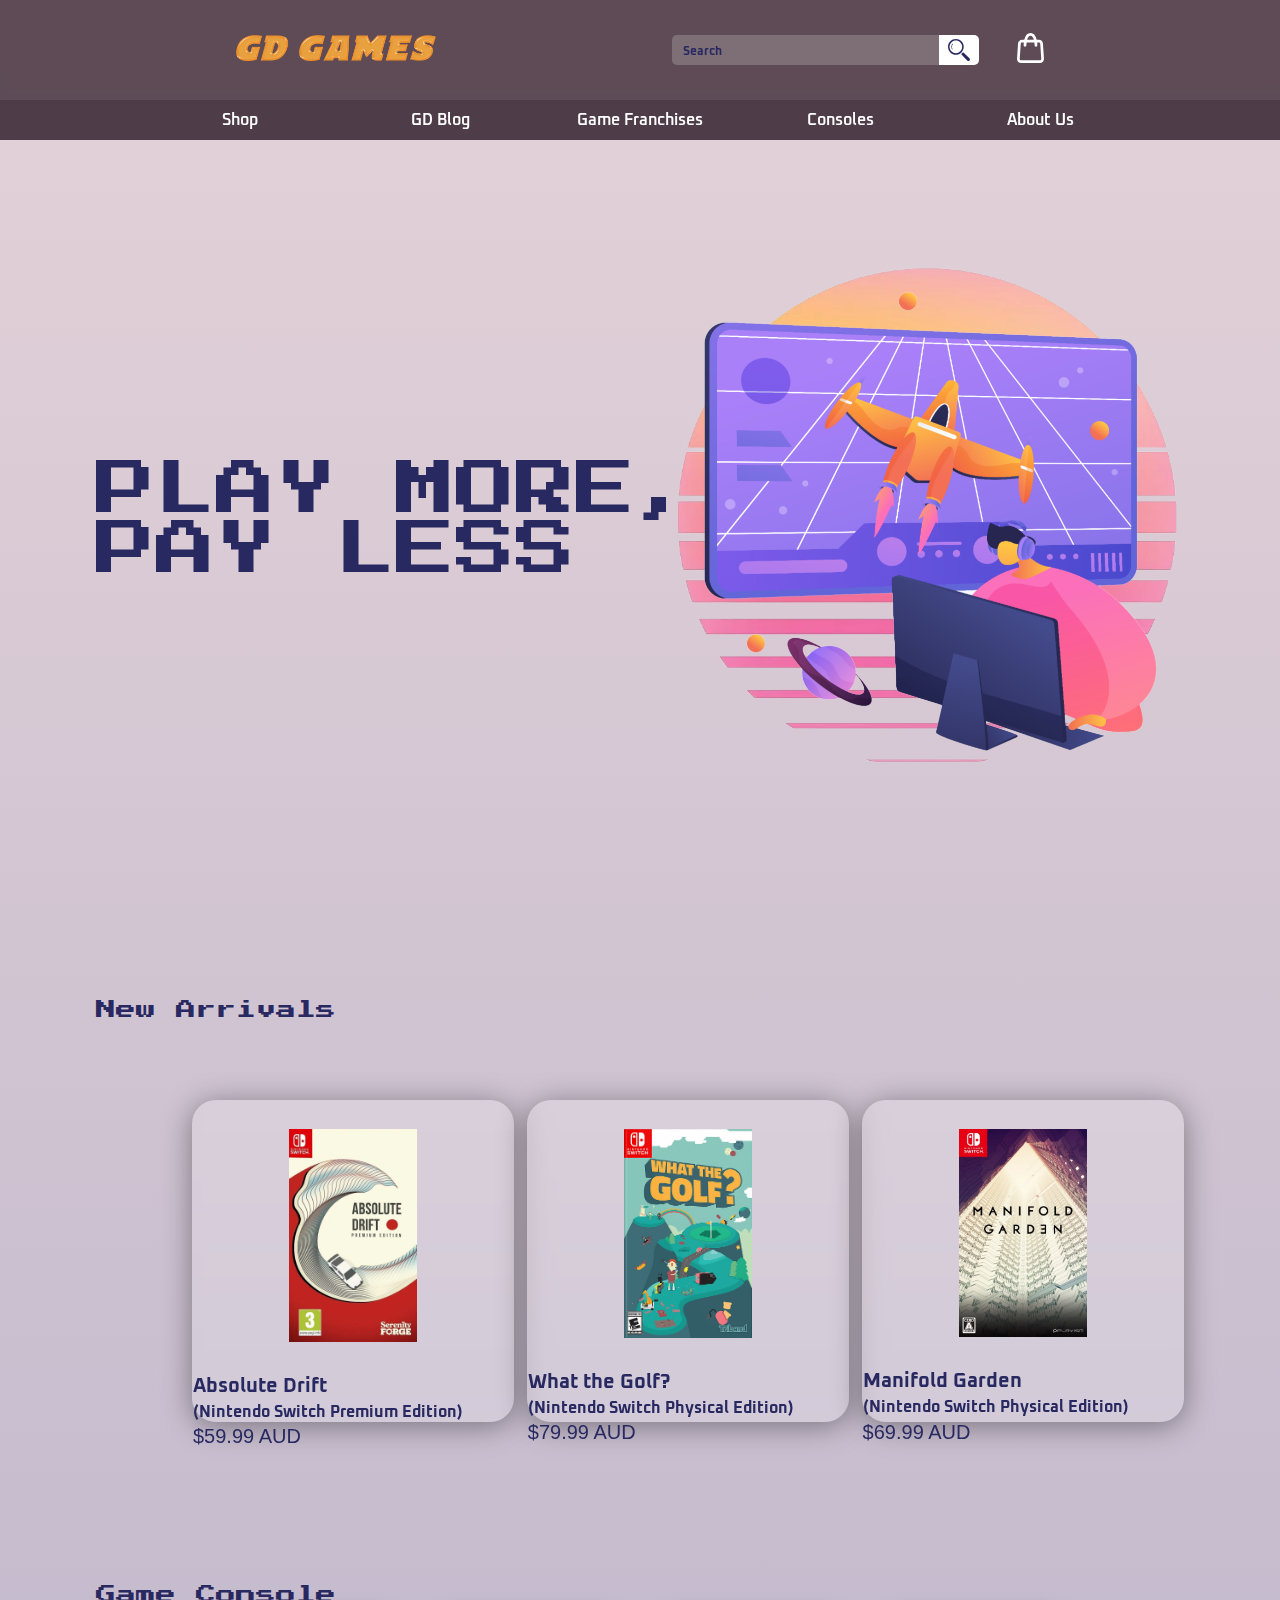
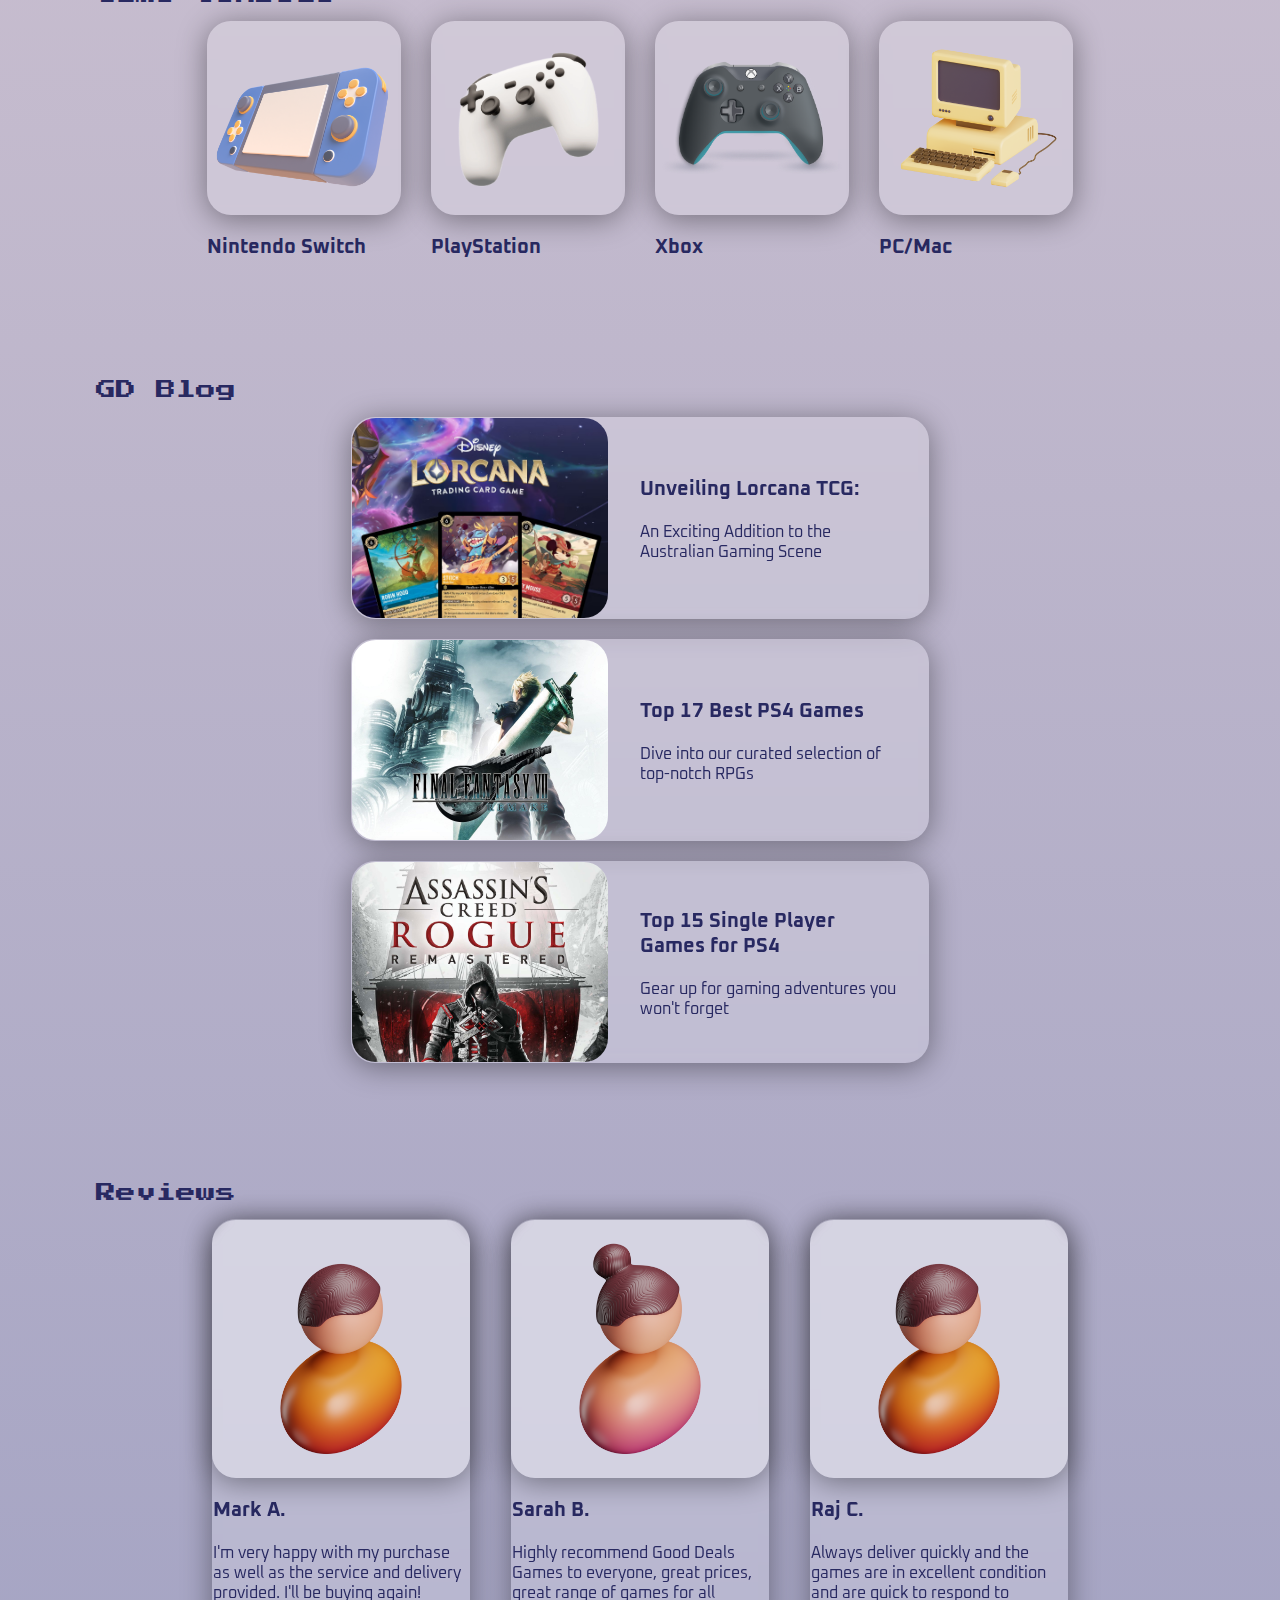
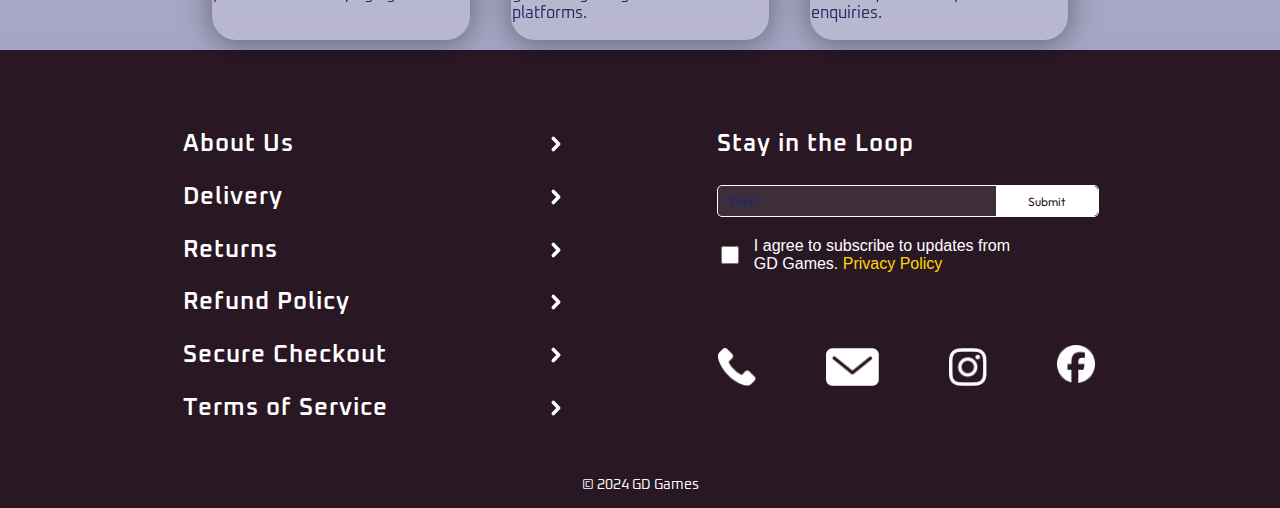
==== commit 65ff3ea9: "added href links to footer (excl. product pages)" ====
--- a/index.html
+++ b/index.html
@@ -274,7 +274,7 @@
                     <img class="icon" src="icons/phone.png" alt="arrow facing right">
                     <img class="icon" src="icons/mail.png" alt="arrow facing right">
                     <img class="icon" src="icons/instagram.png" alt="arrow facing right">
-                    <img class="icon" src="icons/facebook.png" alt="arrow facing right">
+                    <a href="https://www.facebook.com/gooddealsgames/"><img class="icon clickable" src="icons/facebook.png" alt="arrow facing right"></a>
                 </div>
             </section>
 
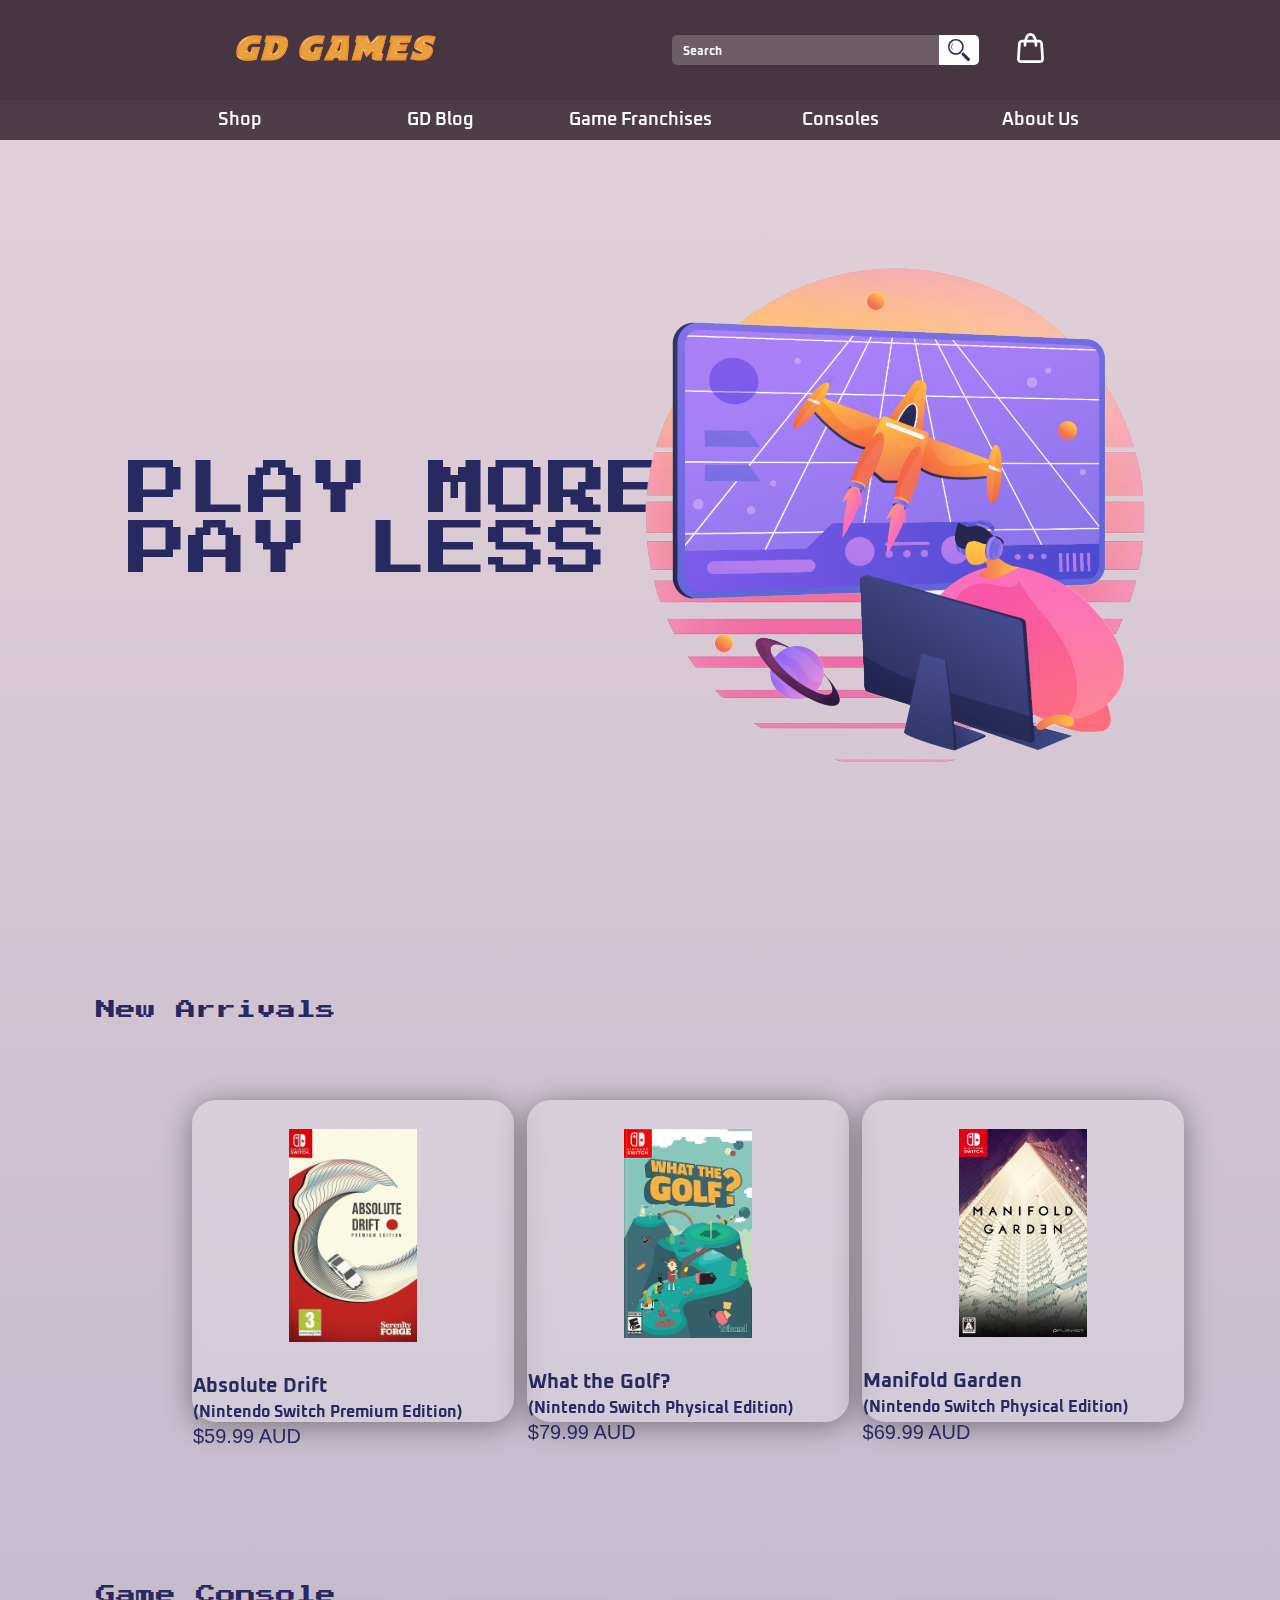
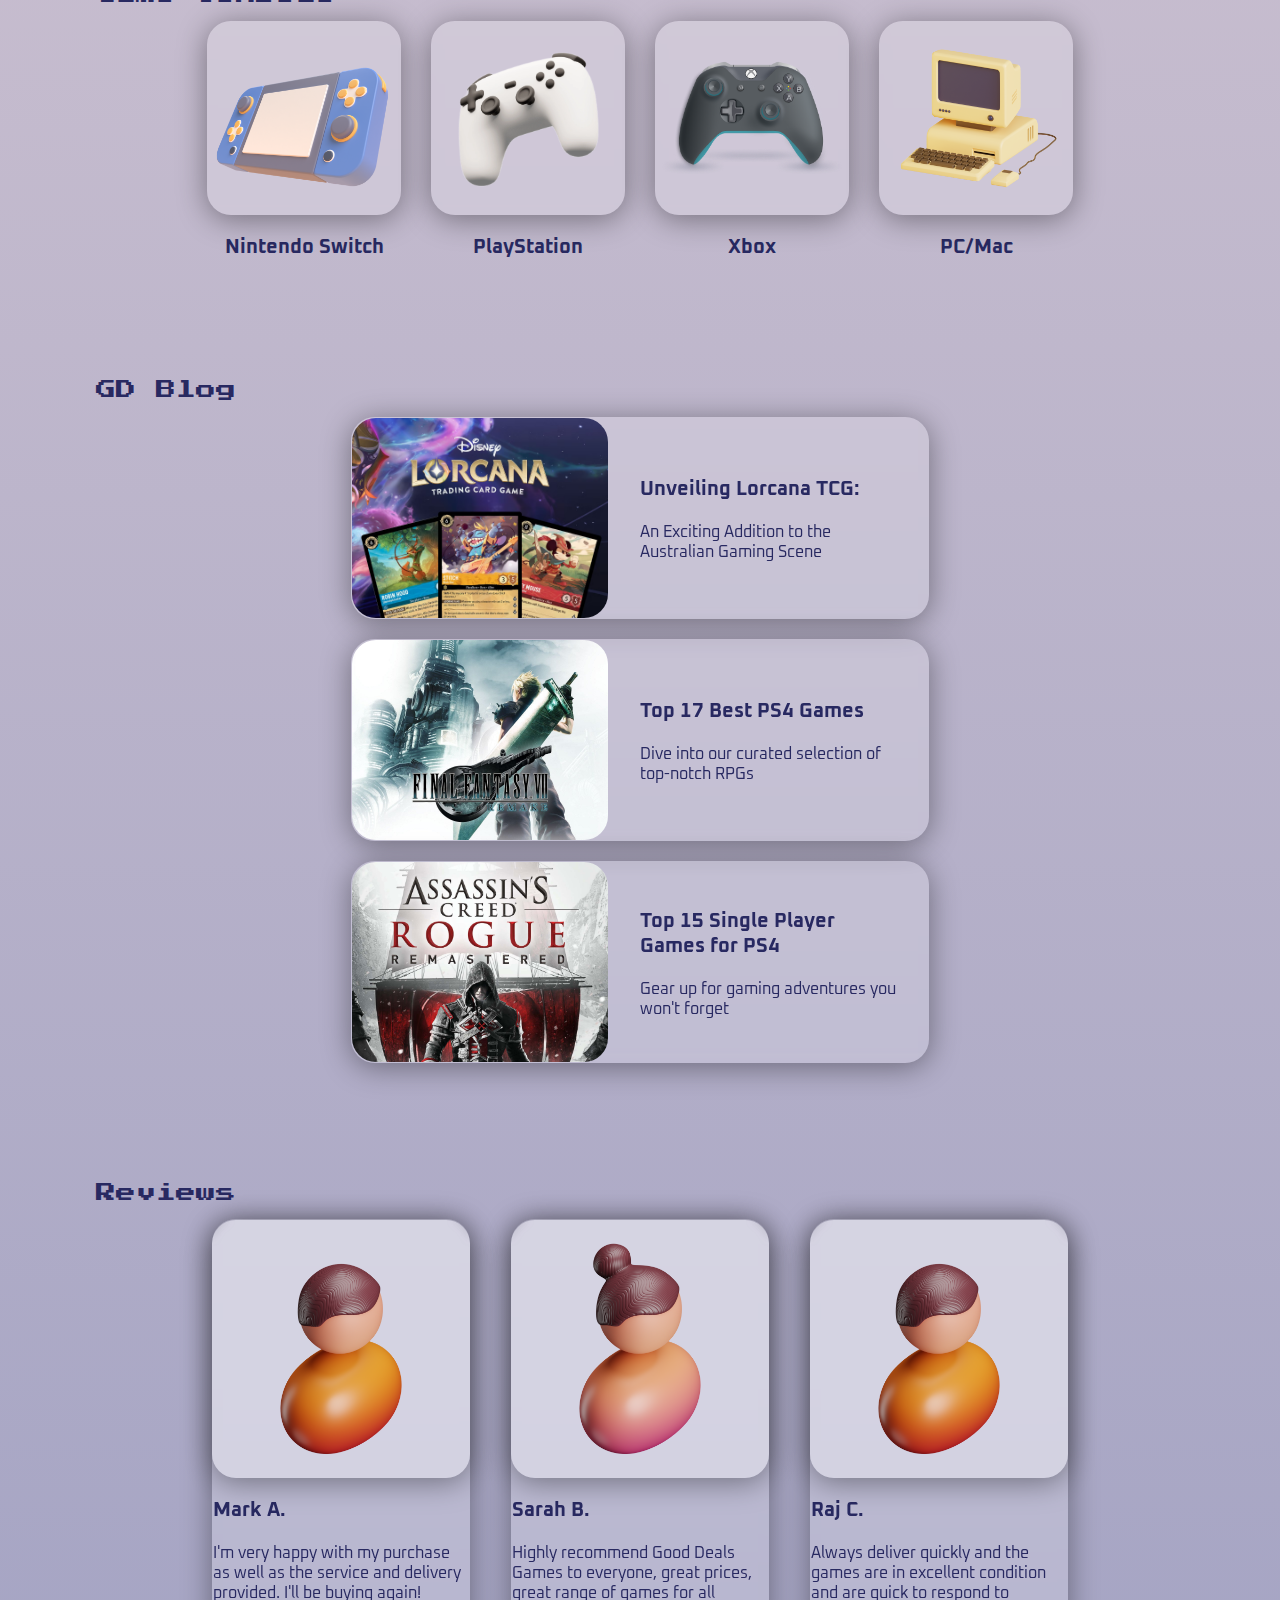
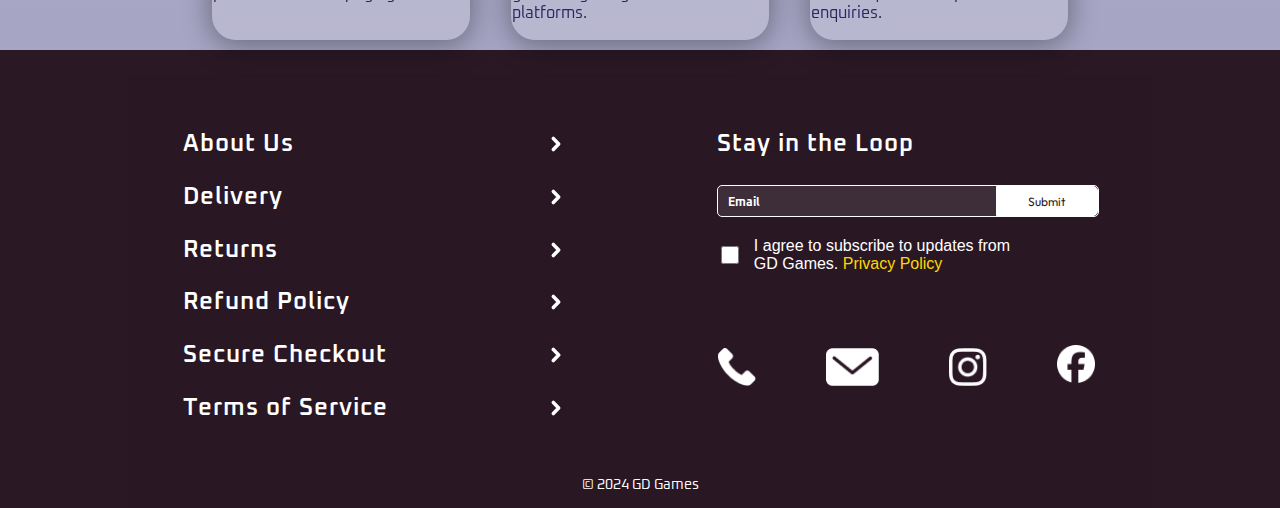
==== commit 3b0769a5: "fixed logic and styling of navigation bar" ====
--- a/index.html
+++ b/index.html
@@ -23,7 +23,7 @@
                 <a href="index.html"><img class="company-logo clickable" src="logo/GD-Games-Logo.png" alt="GD Games"></a>
                 <div class="flex-row header-controls">
                     <div id="search-bar" class="flex-row">
-                        <input class="oxanium-font" type="text" name="search" placeholder="Search">
+                        <input class="oxanium-font" type="text" name="search" placeholder="Search" required>
                         <div class="search-submit" onclick="searchIconClicked();">
                             <picture>
                                 <source media="(min-width:580px)" srcset="icons/search-dark.svg">
@@ -43,29 +43,29 @@
                 <div class="dropdown">
                     <a class="oxanium-font">Game Franchises</a>
                     <div class="dropdown-content">
-                        <a class="sudo-var-font">Animal Crossing</a>
-                        <a class="sudo-var-font">Call of Duty</a>
-                        <a class="sudo-var-font">Final Fantasy</a>
-                        <a class="sudo-var-font">Grand Theft Auto</a>
-                        <a class="sudo-var-font">Halo</a>
-                        <a class="sudo-var-font">Pokémon</a>
-                        <a class="sudo-var-font">Super Mario</a>
-                        <a class="sudo-var-font">Legend of Zelda</a>
+                        <a class="oxanium-font">Animal Crossing</a>
+                        <a class="oxanium-font">Call of Duty</a>
+                        <a class="oxanium-font">Final Fantasy</a>
+                        <a class="oxanium-font">Grand Theft Auto</a>
+                        <a class="oxanium-font">Halo</a>
+                        <a class="oxanium-font">Pokémon</a>
+                        <a class="oxanium-font">Super Mario</a>
+                        <a class="oxanium-font">Legend of Zelda</a>
                     </div>
                 </div>
 
                 <div class="dropdown">
                     <a class="oxanium-font">Consoles</a>
                     <div class="dropdown-content">
-                        <a class="sudo-var-font">Atari</a>
-                        <a class="sudo-var-font">Dreamcast</a>
-                        <a class="sudo-var-font">PC / Mac Gaming</a>
-                        <a class="sudo-var-font">PlayStation 3</a>
-                        <a class="sudo-var-font">PlayStation 4</a>
-                        <a class="sudo-var-font">PlayStation 5</a>
-                        <a class="sudo-var-font clickable">Nintendo Switch</a>
-                        <a class="sudo-var-font">Xbox</a>
-                        <a class="sudo-var-font">All Collections</a>
+                        <a class="oxanium-font">Atari</a>
+                        <a class="oxanium-font">Dreamcast</a>
+                        <a class="oxanium-font">PC / Mac Gaming</a>
+                        <a class="oxanium-font">PlayStation 3</a>
+                        <a class="oxanium-font">PlayStation 4</a>
+                        <a class="oxanium-font">PlayStation 5</a>
+                        <a class="oxanium-font clickable" href="browse.html">Nintendo Switch</a>
+                        <a class="oxanium-font">Xbox</a>
+                        <a class="oxanium-font">All Collections</a>
                     </div>
                 </div>
                 
@@ -89,7 +89,7 @@
             <section class="section">
                 <h2 class="wide-center section-heading">New Arrivals</h2>
                 <div class="flex-row carousel">
-                    <div class="product-card tile-bg clickable">
+                    <div class="product-card tile-bg clickable"><a href="product-two.html">
                         <picture>
                             <img src="images/products/absolute-drift.png" alt="cover of Absolute Drift Premium Edition">
                         </picture>
@@ -98,8 +98,9 @@
                             <h4 class="subtitle">(Nintendo Switch Premium Edition)</h4>
                             <p class="price">$59.99 AUD</p>
                         </div>
-                    </div>
-                    <div class="product-card tile-bg clickable">
+                    </a>
+                    </div>
+                    <div class="product-card tile-bg clickable"><a href="product-one.html">
                         <picture>
                             <img src="images/products/what-the-golf.png" alt="cover of What the Golf? Physical Edition">
                         </picture>
@@ -108,6 +109,7 @@
                             <h4 class="subtitle">(Nintendo Switch Physical Edition)</h4>
                             <p class="price">$79.99 AUD</p>
                         </div>
+                    </a>
                     </div>
                     <div class="product-card tile-bg">
                         <picture>
@@ -133,29 +135,31 @@
             <section class="wide-center section">
                 <h2 class="section-heading">Game Console</h2>
                 <div class="flex-row featured">
+                    <a href="browse.html">
                     <div>
                         <div class="tile-bg flex-col">
                             <img class="clickable" src="images/console-switch.png" alt="Nintendo Switch illustration">
                         </div>
-                        <h3 class="title">Nintendo Switch</h3>
-                    </div>
+                        <h3 class="title clickable center-text">Nintendo Switch</h3>
+                    </div>
+                    </a>
                     <div>
                         <div class="tile-bg flex-col">
                             <img src="images/console-playstation.png" alt="Playstation controller illustration">
                         </div>
-                        <h3 class="title">PlayStation</h3>
+                        <h3 class="title center-text">PlayStation</h3>
                     </div>
                     <div>
                         <div class="tile-bg flex-col">
                             <img src="images/console-xbox.png" alt="Xbox controller illustration">
                         </div>
-                        <h3 class="title">Xbox
+                        <h3 class="title center-text">Xbox
                     </div>
                     <div>
                         <div class="tile-bg flex-col">
                             <img src="images/console-pc-mac-yellow.png" alt="computer illustration">
                         </div>
-                        <h3 class="title">PC/Mac</h3>
+                        <h3 class="title center-text">PC/Mac</h3>
                     </div>
                 </div>
             </section>
--- a/css/frame.css
+++ b/css/frame.css
@@ -22,12 +22,17 @@
     top: 0;
     z-index: 2;
 }
+
+header ::placeholder{
+    color: white !important;
+}
+
 header > section{
     width: 100vw;
     height: var(--mobile-header-height);
     justify-content: space-evenly;
-    background-color: rgba(var(--frame-col), 0.3);
-    backdrop-filter: blur(5px);
+    background-color: rgba(var(--frame-col), 0.6);
+    backdrop-filter: blur(10px);
 }
 
 .icon.menu, header .icon.search{
@@ -79,7 +84,7 @@
     padding: 0;
     outline: none;
     border: none;
-    background-color: rgba(var(--frame-col), 0.4);
+    background-color: rgba(var(--frame-col), 0.8);
     border-radius: 5px 0 0 5px;
     text-indent: 0.7em;
     outline-color: white;
@@ -96,9 +101,8 @@
 
 
 #search-bar :focus{
-    background-color: rgba(var(--frame-col), 0.2);
-}
-
+    background-color: rgba(var(--frame-col), 0.9);
+}
 
 .company-name{
     text-wrap: nowrap; 
@@ -113,12 +117,18 @@
     color: rgb(var(--accent-col));
 
     background-color: rgba(255, 255, 255, 0.3);
-    backdrop-filter: blur(5px);
+    backdrop-filter: blur(10px);
     transition: left 0.7s;
 }
 nav a{
     display: block;
     white-space: nowrap;
+    font-size: 1.1em;
+}
+nav > a,
+nav > div > a:first-child{
+    width: 40vw;
+    margin: 1em auto 1em auto;
 }
 nav.open{
     left: 0;
@@ -131,9 +141,9 @@
     left: 50vw;
     bottom: 0;
     transition: width 0.7s;
-
-    /*  temporary */
-    background-color: rgba(60, 60, 60, 0.4);
+    background-color: rgba(255, 255, 255, 0.6);
+    backdrop-filter: blur(10px);
+    color: rgb(var(--frame-col));
     
 }
 .dropdown-content.open{
@@ -144,6 +154,8 @@
     visibility: hidden;
     opacity: 0;
     transition-duration: 0.2s;
+    width: 40vw;
+    margin: 1em auto 1em auto;
 }
 .dropdown-content a.open{
     visibility: visible;
@@ -175,21 +187,25 @@
     }
     nav a{
         display: block;
+        position: relative;
         text-align: center;
+        margin: 0 !important;
+        z-index: 9;
     }
     nav > a{
         height: 100%;
     }
+
 
     .dropdown-content{
         height: 0;
         visibility: hidden;
-        pointer-events: none;
         display: none;
         width: calc(100vw/var(--nav-num-elems));
         top: calc(var(--desktop-nav-height));
         left: auto;
         transition: height 0.3s;
+
         
     }
     .dropdown-content.open{
@@ -198,6 +214,7 @@
 
     }
     .dropdown-content a{
+        width: auto;
         transition-duration: 1s;
     }
 
@@ -211,8 +228,7 @@
         border-radius: 5px;
         display: flex;
         flex-direction: row;
-        width: auto
-        
+        width: auto;        
     }
     
     #search-bar input{
@@ -230,7 +246,6 @@
         left: auto;
         top: auto;    
         text-indent: 0;
-
     }
 
     .header-controls{
@@ -309,6 +324,11 @@
     font-size: 16px;
     font-weight: 600;
 }
+
+footer ::placeholder{
+    color: white !important;
+}
+
 footer > section{
     margin-inline: auto;
     width: 75vw;
--- a/css/layout.css
+++ b/css/layout.css
@@ -6,6 +6,10 @@
     .wide-center {
         width: 85vw;
     }
+}
+
+.center-text{
+    text-align: center;
 }
 
 #landing-art{
@@ -37,7 +41,7 @@
         display: flex;
         flex-direction: column;
         justify-content: center;
-        width: 85vw;
+        width: 80vw;
     }
     #landing-art div:first-of-type{
         margin-top: 0;
@@ -100,6 +104,9 @@
     }
 
     .two-col-slide{
+        display: flex;
+        flex-direction: row;
+        align-items: center;
         justify-content: center;
         gap: 10vw;
         align-items: stretch;
@@ -193,7 +200,7 @@
     justify-content: center;
     height: 90vw;
 }
-.product-view img {
+.product-view .overlap {
     width: 45vw;
 }
 
@@ -207,7 +214,7 @@
         height: 40vw;
         width: 40vw;
     }
-    .product-view img {
+    .product-view .overlap {
         width: 20vw;
     }
     .product-view > div:last-child{
@@ -330,16 +337,29 @@
     }
 }
 
+.reviews{
+    display: flex;
+    flex-direction: column;
+    justify-content: space-around;
+    width: 85vw;
+    margin-inline: auto;
+}
+.reviews > div {
+    display: flex;
+    flex-direction: row;
+    
+}
+.reviews img{
+    width: 25vw;
+    margin-inline: 5vw;
+}
+
 @media (min-width:580px) { 
     .reviews{
-        display: flex;
         flex-direction: row;
-        justify-content: space-around;
         width: 70vw;
-        margin-inline: auto;
     }
     .reviews > div {
-        display: flex;
         flex-direction: column;
         width: 20vw;
         
@@ -609,6 +629,10 @@
     border: solid white 1px;
     background-color: white;
 }
+.icon.status{
+    width: 18px;
+    margin-right: 10px;
+}
 
 
 form.payment input[type=text], form.payment select{
@@ -702,3 +726,27 @@
     height: 30px;
     text-indent: 1em;
 }
+
+
+.zoom-container {
+    display: grid;
+    grid-template-columns: 1fr;
+}
+.zoom-container .zoom {
+    background-position: 50% 50%;
+    height: 100%;
+    width: 100%;
+    cursor: zoom-in;
+    background-size: cover; 
+    background-repeat: no-repeat; 
+    transition: background-size 0.25s;
+}
+.zoom-container .overlap {
+    grid-row-start: 1;
+    grid-column-start: 1;
+}
+.static {
+    height: 100%;
+    width: 100%;
+    pointer-events: none;
+}--- a/css/utility.css
+++ b/css/utility.css
@@ -15,6 +15,11 @@
     cursor: pointer;
 }
 
+.clickable:hover{
+    transition: color 0.5s;
+    color: #FE6F47;
+}
+
 @media (min-width:580px){
     .desktop-hidden{
         visibility: hidden;
--- a/css/typography.css
+++ b/css/typography.css
@@ -177,6 +177,13 @@
     }
 }
 
+.filter {
+    font-family: 'Sudo Var', sans-serif;
+    font-size: 4em;
+    font-optical-sizing: auto;
+    font-style: normal;
+}
+
 .product-quantity {
     font-family: 'Sudo Var', sans-serif;
     font-size: 4em;
@@ -202,7 +209,7 @@
 
 @media (min-width:580px) { 
     .form-input {
-        font-size: 4em;
+        font-size: 3em;
     }
 }
 
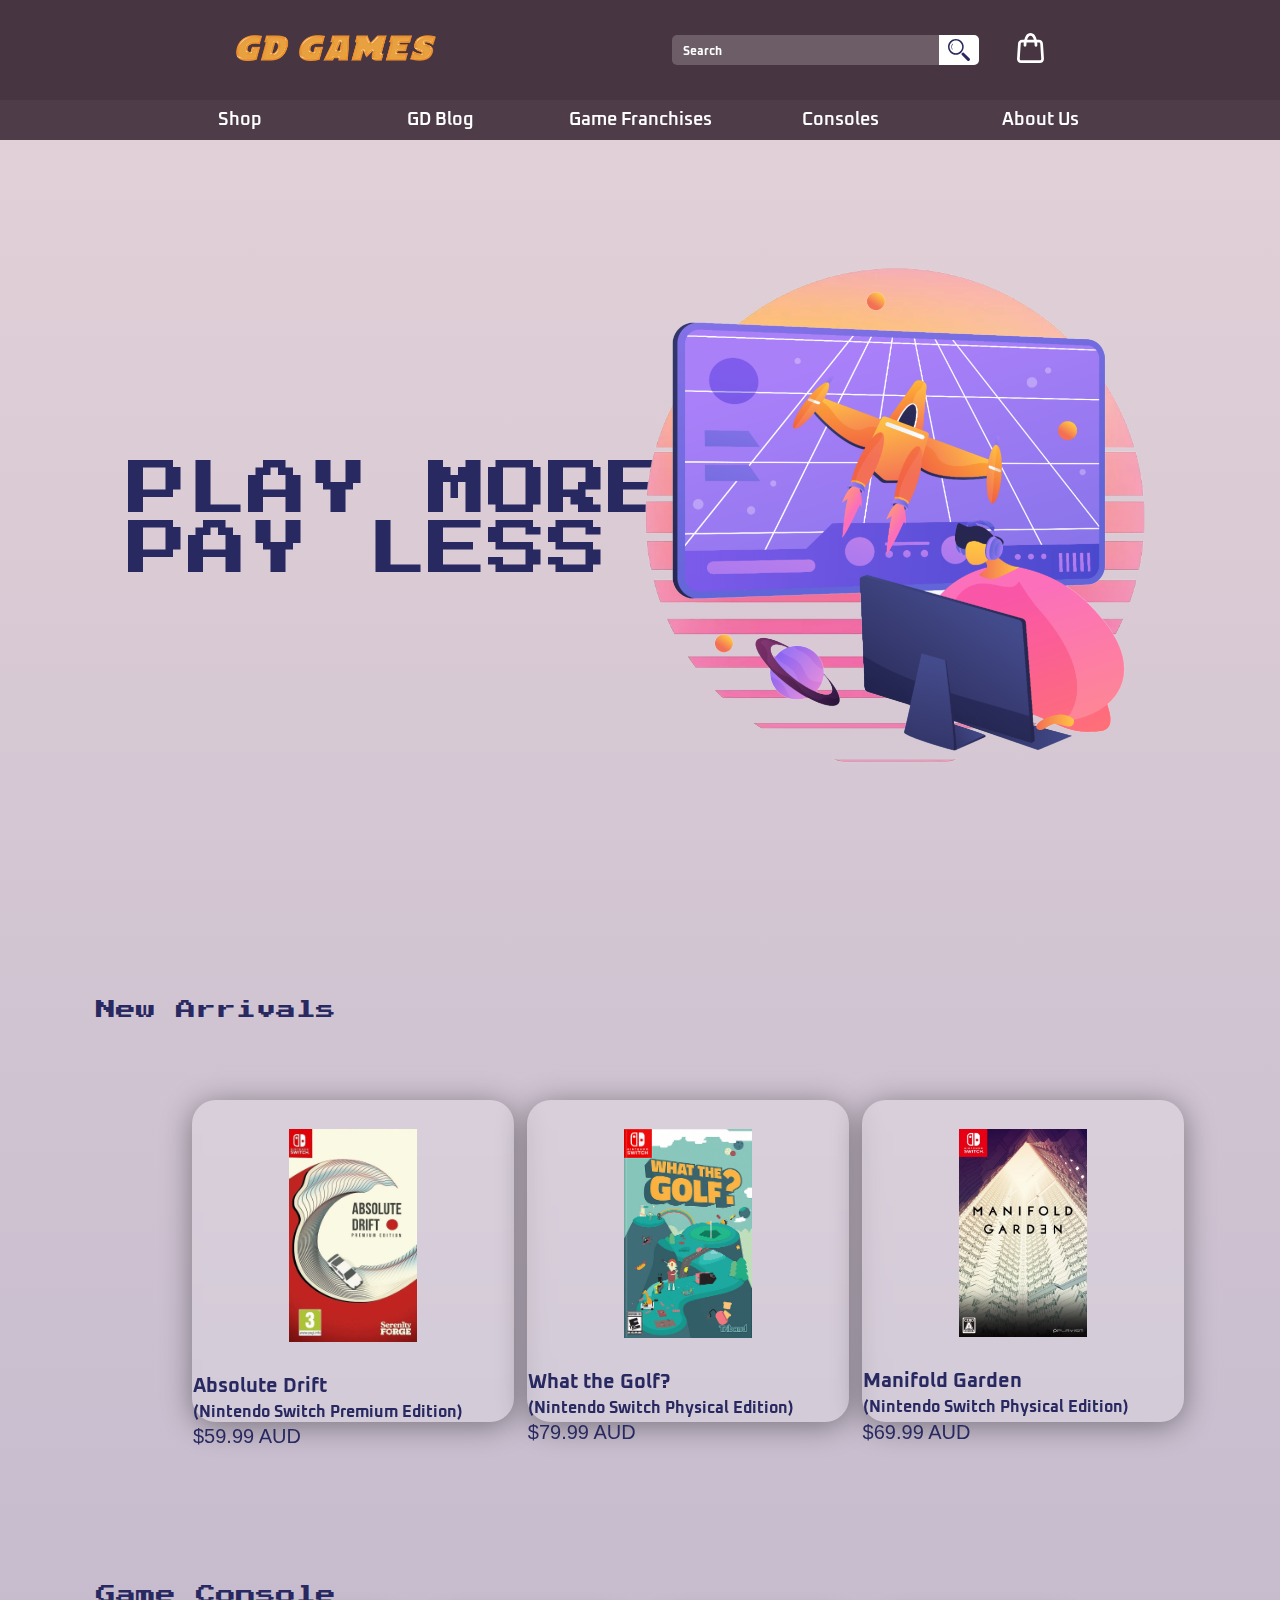
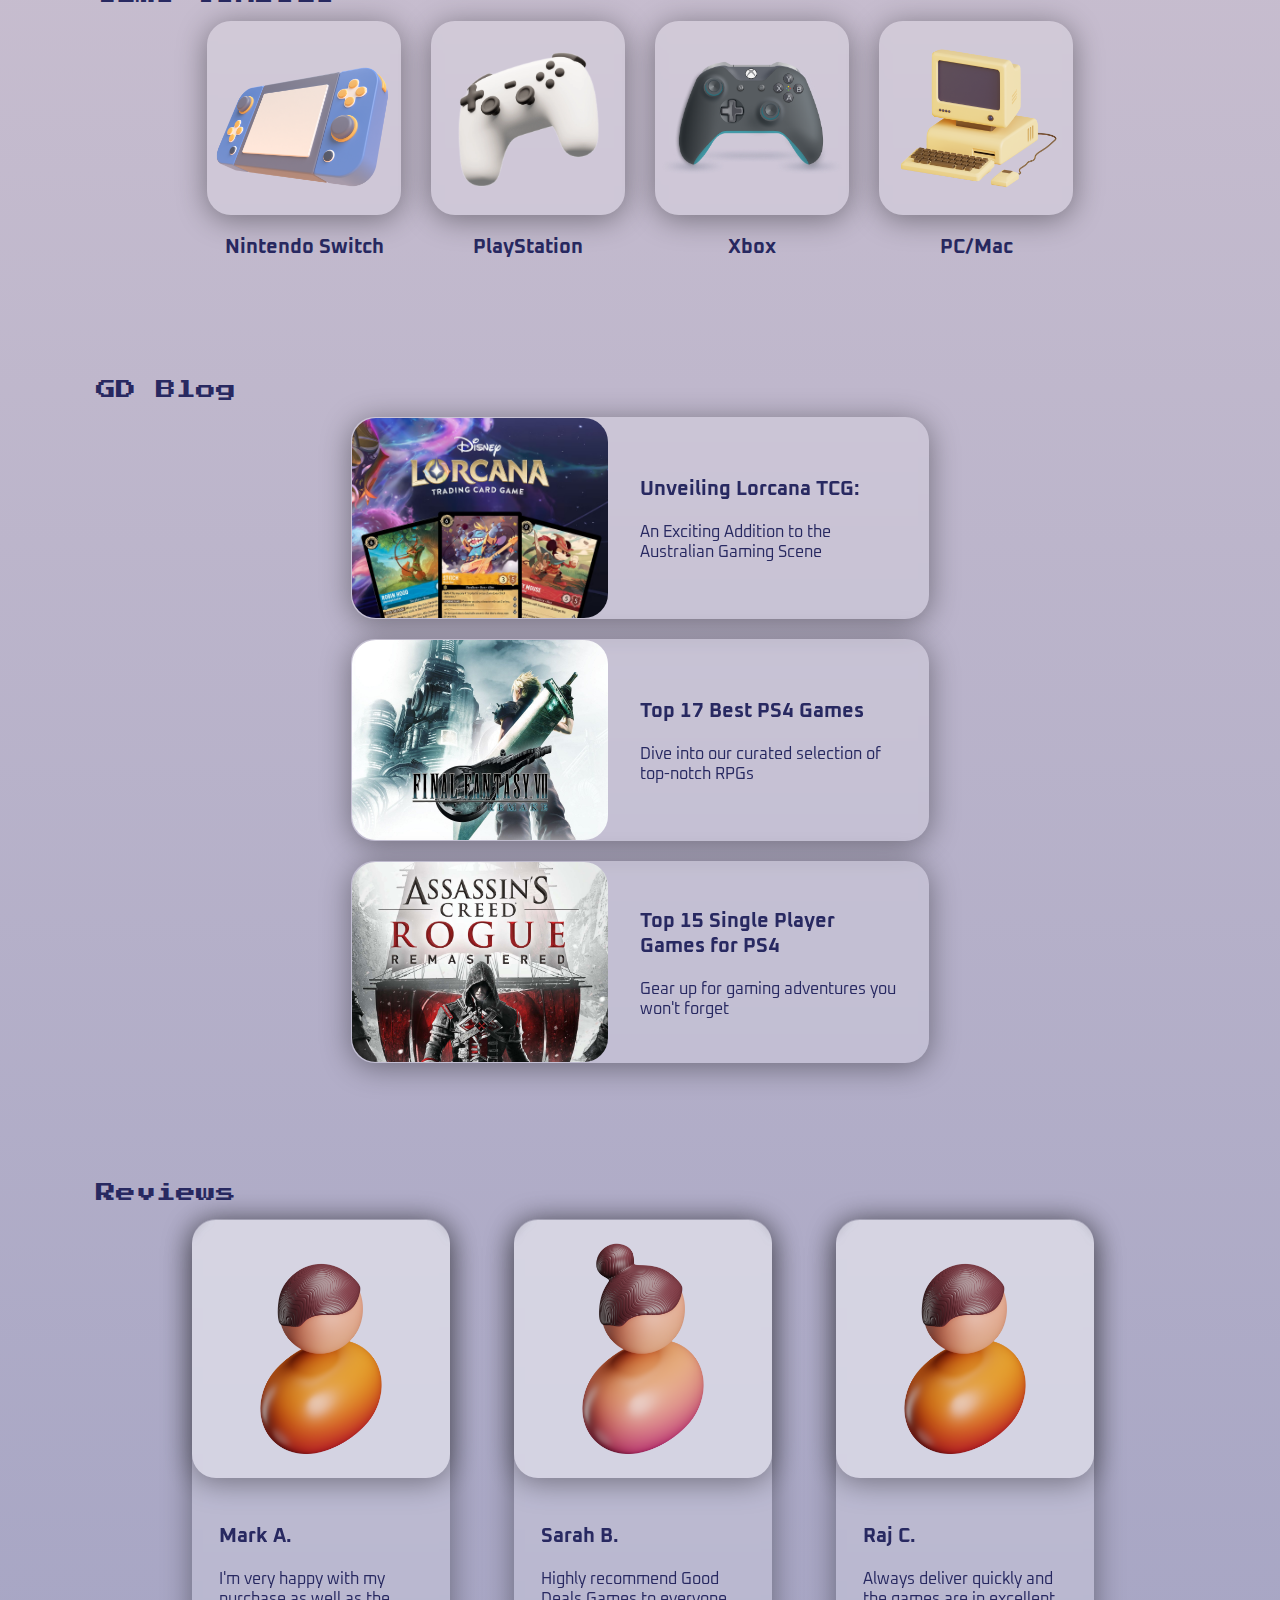
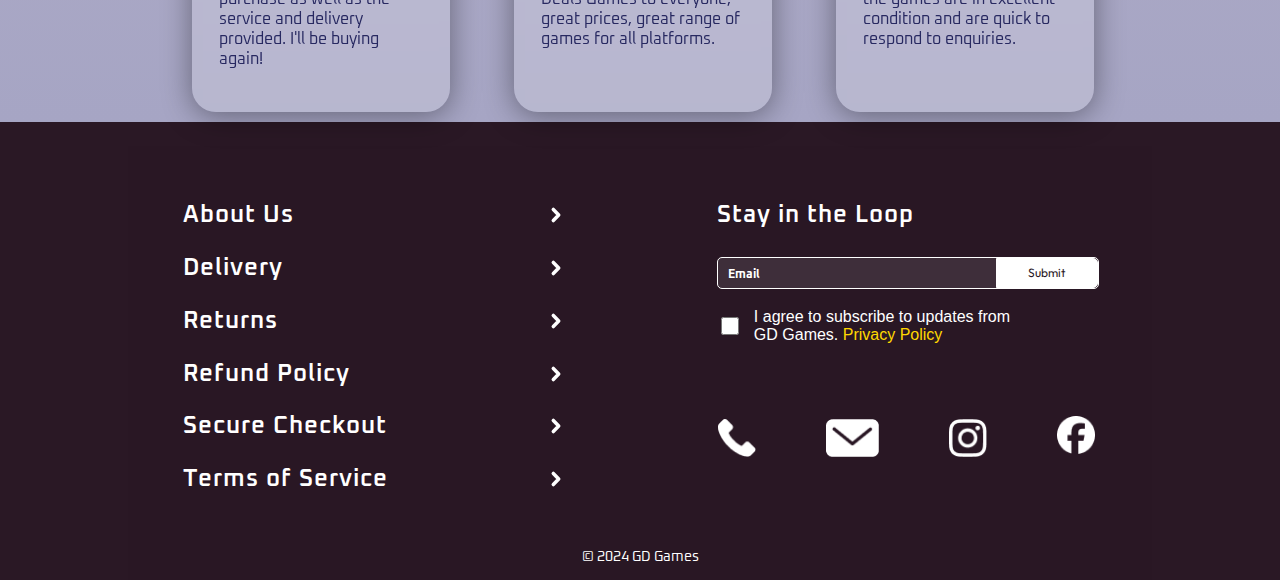
==== commit 58a39b5b: "form validation added to footer" ====
--- a/index.html
+++ b/index.html
@@ -262,17 +262,17 @@
             </section>
             
             <section>
-                <div class="newsletter">
+                <form class="newsletter">
                     <p class="oxanium-font">Stay in the Loop</p>
                     <div class="email-input flex-row">
-                        <input class="oxanium-font" type="text" name="email" placeholder="Email">
-                        <button id="email-submit" type="button" class="outfit-font">Submit</button>
+                        <input class="oxanium-font" type="email" name="email" placeholder="Email" required>
+                        <button id="email-submit" type="submit" class="outfit-font">Submit</button>
                     </div>
                     <div class="privacy-policy flex-row">
-                        <input type="checkbox" id="privacy" name="privacy">
+                        <input type="checkbox" id="privacy" name="privacy" required>
                         <label class="sudo-var-font" for="privacy"> I agree to subscribe to updates from GD&nbspGames. <a href="#">Privacy&nbspPolicy</a></label>    
                     </div>
-                </div>
+                </form>
                 
                 <div class="socials flex-row">
                     <img class="icon" src="icons/phone.png" alt="arrow facing right">
--- a/css/layout.css
+++ b/css/layout.css
@@ -343,15 +343,20 @@
     justify-content: space-around;
     width: 85vw;
     margin-inline: auto;
+    gap: 5vw;
 }
 .reviews > div {
     display: flex;
     flex-direction: row;
-    
-}
+}
+
+.reviews > div > div{
+    margin-inline: 5vw;
+}
+
 .reviews img{
     width: 25vw;
-    margin-inline: 5vw;
+    margin: 5vw;
 }
 
 @media (min-width:580px) { 
@@ -361,11 +366,14 @@
     }
     .reviews > div {
         flex-direction: column;
-        width: 20vw;
-        
+        width: 20vw;   
+    }
+    .reviews > div > div{
+        margin: 10%;
     }
     .reviews img{
         width: 20vw;
+        margin: 0;
     }
 }
 
@@ -382,6 +390,7 @@
     justify-content: space-between;
     margin-top: 5em;
     margin-bottom: 5em;
+    padding-inline: 5em;
 }
 
 @media (min-width:580px) { 
@@ -394,6 +403,7 @@
     }
     #filter-desktop .tile-bg{
        width: 13vw;
+       padding-inline: 0.5em;
     }
     #filter-desktop h2{
         text-align: left;
@@ -427,6 +437,9 @@
     width: 40vw;
 }
 .products div > div{
+    display: flex;
+    align-items: center;
+    justify-content: center;
     height: 40vw;
     width: 40vw;
 }
@@ -474,10 +487,13 @@
     margin: 0;
 }
 
+
 .cart-summary > div{
+    justify-content: center;
     width: 85vw;
-}
-.cart-summary > .bold-button{
+    gap: 50vw;
+}
+.cart-summary .bold-button{
     width: 85vw;
 }
 
@@ -539,16 +555,17 @@
 
 
     .cart-summary{
-        width: 70vw;
+        width: 60vw;
         display: flex;
         flex-direction: column;
         align-items: flex-end;
     }
-    .cart-summary .white-tile-bg-mobile{
+    .cart-summary > div{
+        justify-content: center;
         width: 30vw;
-        
-    }
-    .cart-summary > .bold-button{
+        gap: 17vw;
+    }
+    .cart-summary .bold-button{
         width: 30vw;
         
     }    
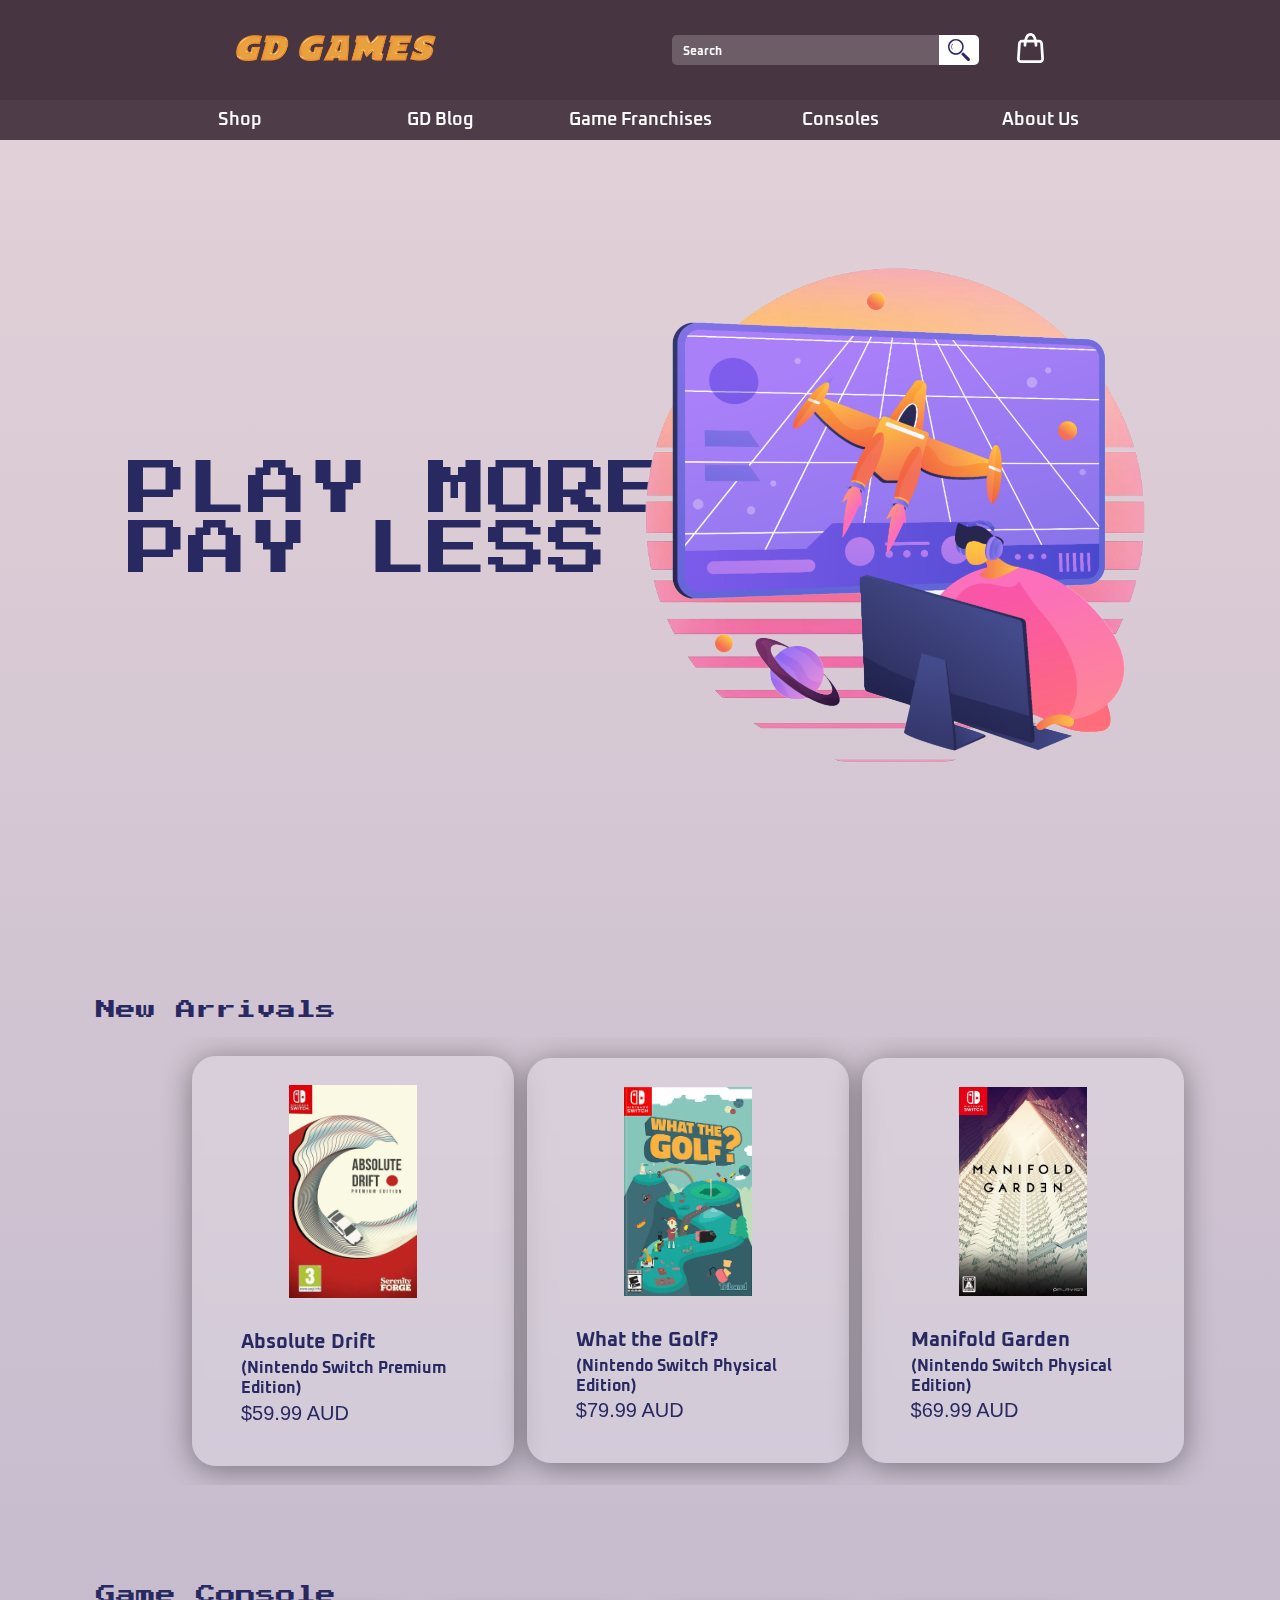
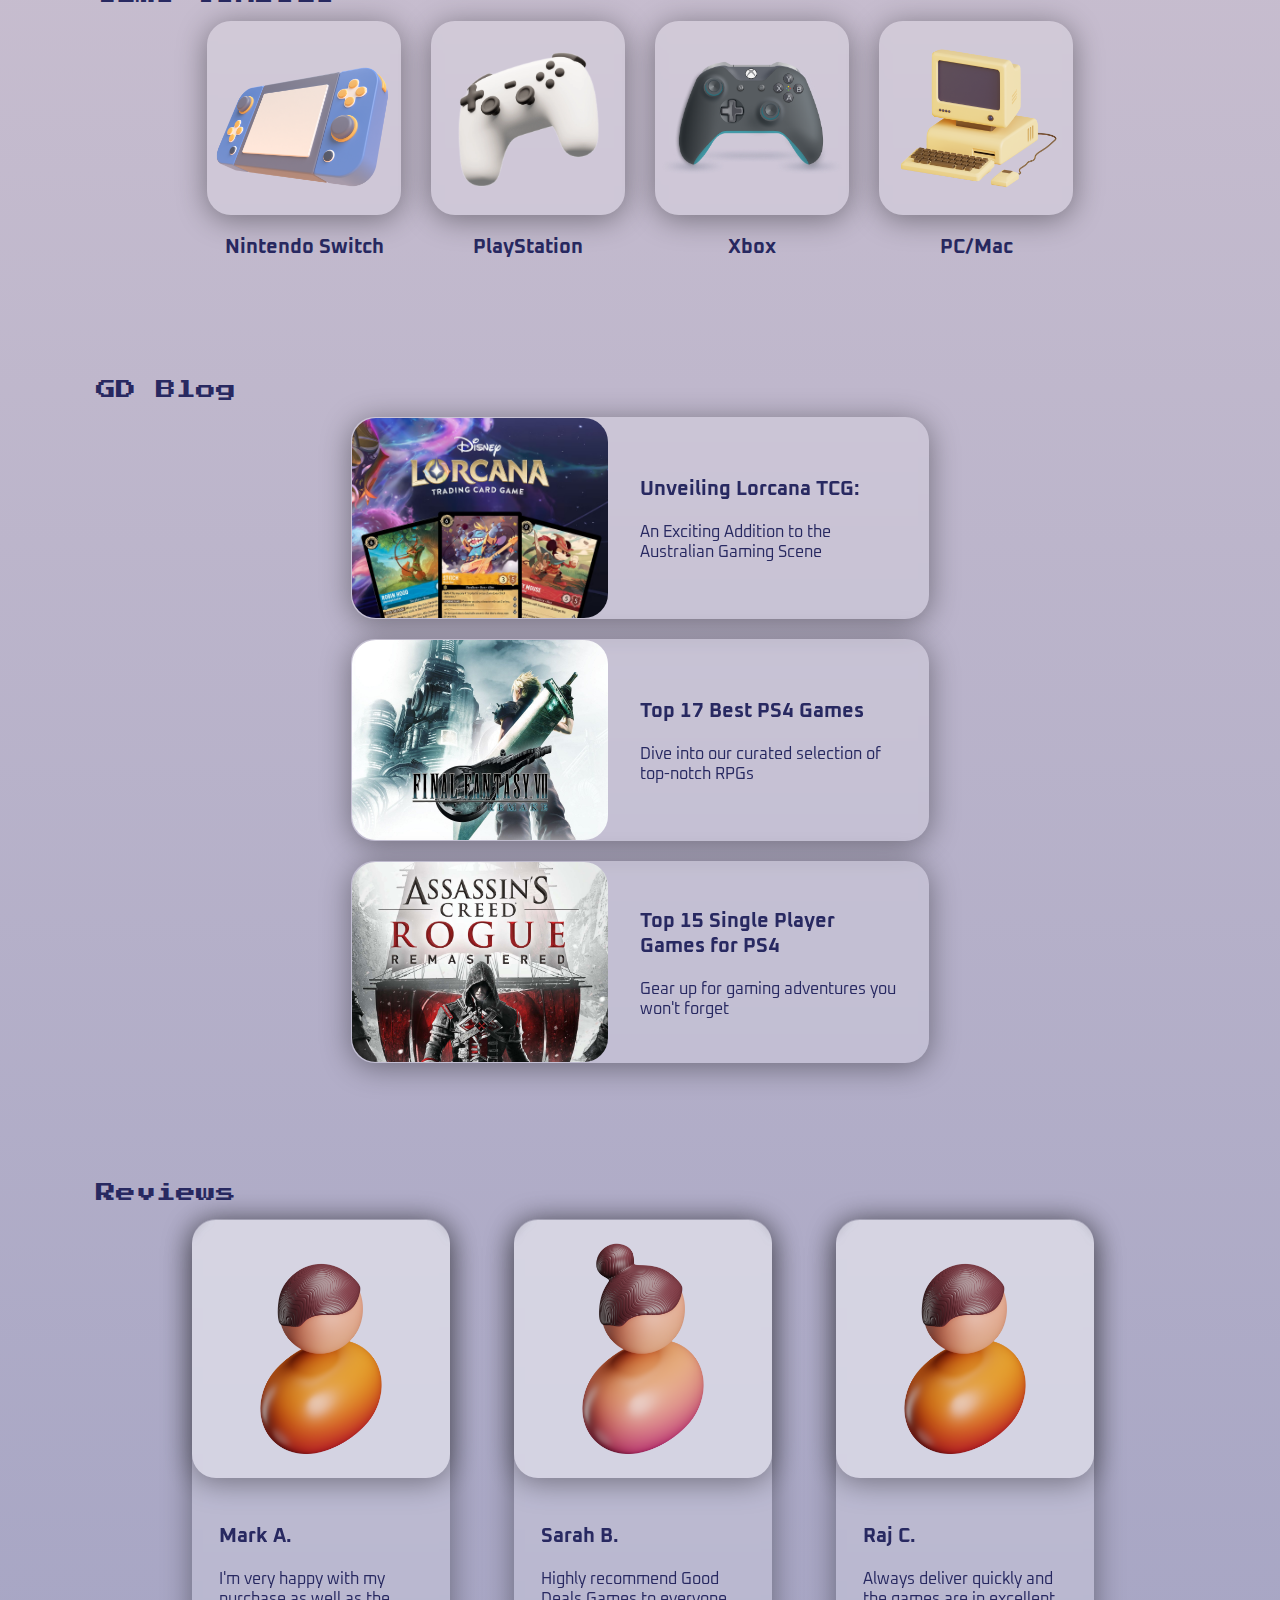
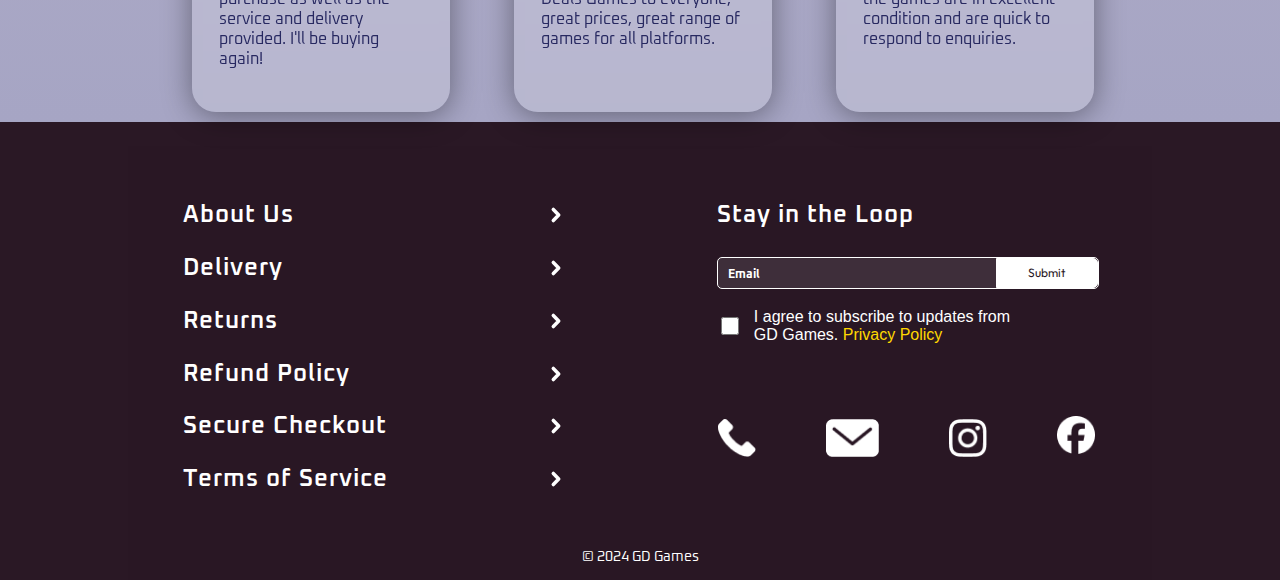
==== commit 4c35f3ff: "fixed carousel and search button for mobile resolution" ====
--- a/index.html
+++ b/index.html
@@ -29,7 +29,7 @@
                                 <source media="(min-width:580px)" srcset="icons/search-dark.svg">
                                 <img class="icon search clickable" src="icons/search-light.svg" alt="search icon"> 
                             </picture>
-                            <button class="oxanium-font" type="button">Go</button> 
+                            <button class="oxanium-font" type="button" onclick="search();">Go</button>
                         </div>
                     </div>                
                     <a href="cart.html"><img class="icon bag clickable" src="icons/shopping-bag.svg" alt="shopping cart icon"></a> 
@@ -89,16 +89,17 @@
             <section class="section">
                 <h2 class="wide-center section-heading">New Arrivals</h2>
                 <div class="flex-row carousel">
-                    <div class="product-card tile-bg clickable"><a href="product-two.html">
-                        <picture>
-                            <img src="images/products/absolute-drift.png" alt="cover of Absolute Drift Premium Edition">
-                        </picture>
-                        <div class="product-card-text">
-                            <h3 class="title">Absolute Drift</h3>
-                            <h4 class="subtitle">(Nintendo Switch Premium Edition)</h4>
-                            <p class="price">$59.99 AUD</p>
-                        </div>
-                    </a>
+                    <div class="product-card tile-bg clickable">
+                        <a href="product-two.html">
+                            <picture>
+                                <img src="images/products/absolute-drift.png" alt="cover of Absolute Drift Premium Edition">
+                            </picture>
+                            <div class="product-card-text">
+                                <h3 class="title">Absolute Drift</h3>
+                                <h4 class="subtitle">(Nintendo Switch Premium Edition)</h4>
+                                <p class="price">$59.99 AUD</p>
+                            </div>
+                        </a>
                     </div>
                     <div class="product-card tile-bg clickable"><a href="product-one.html">
                         <picture>
--- a/css/frame.css
+++ b/css/frame.css
@@ -2,7 +2,6 @@
     --mobile-header-height: 80px;
     --desktop-header-height: 100px;
     --desktop-nav-height: 40px;
-
     --nav-num-elems: 5;
 }   
 
@@ -89,6 +88,7 @@
     text-indent: 0.7em;
     outline-color: white;
     outline-style: solid;
+    color: white;
 
     height: 30px;
     outline-width: 1px;
--- a/css/layout.css
+++ b/css/layout.css
@@ -92,15 +92,16 @@
         display: flex;
         flex-direction: row;
         align-items: center;
-        height: calc((100vh - var(--desktop-header-height) - var(--desktop-nav-height)));
-        justify-content: center;
+        height: calc((100vh - var(--desktop-header-height)));
+        justify-content: space-evenly;
     }
     .two-col > section{
         width: 40vw;
         margin-inline: 0;
     }
     .two-col img {
-        width: 40vw;
+        width: inherit;
+        max-width: 550px;
     }
 
     .two-col-slide{
@@ -144,6 +145,11 @@
     margin-right: 15vw;
 }
 
+.carousel .product-card-text{
+    width: 70%;
+    margin: auto auto 10em auto;
+}
+
 .carousel-toggle{
     transform: translateY(-50vw);
     z-index: -1;
@@ -189,7 +195,6 @@
     }
     .carousel .product-card{
         width: 25vw;
-        height: 25vw;
     }
     .product-card img {
         width: 10vw;
@@ -208,7 +213,7 @@
     .product-view{
         display: flex;
         flex-direction: row;
-
+        margin-bottom: 10em;
     }
     .product-view .tile-bg{
         height: 40vw;
@@ -219,6 +224,9 @@
     }
     .product-view > div:last-child{
         margin-inline: auto;
+        display: flex;
+        flex-direction: column;
+        justify-content: center;
     }
     .bold-button{
         width: 30vw;
@@ -503,15 +511,15 @@
         max-width: 1000px;
         height: 75em;
         margin-inline: auto;
+        padding-inline: 10em;
     }
     .cart-product img{
         width: 160px;
-        margin-left: 3vw;
     }
     .cart-product > div{
         display: flex;
         flex-direction: row;
-        width: 45vw;
+        width: 40vw;
         justify-content: space-between;
     }
     .cart-product h2{
@@ -563,11 +571,12 @@
     .cart-summary > div{
         justify-content: center;
         width: 30vw;
+        max-width: 450px; 
         gap: 17vw;
     }
     .cart-summary .bold-button{
         width: 30vw;
-        
+        max-width: 450px;
     }    
 }
 
--- a/css/utility.css
+++ b/css/utility.css
@@ -17,7 +17,7 @@
 
 .clickable:hover{
     transition: color 0.5s;
-    color: #FE6F47;
+    color: rgb(var(--hover-col));
 }
 
 @media (min-width:580px){
--- a/css/typography.css
+++ b/css/typography.css
@@ -59,6 +59,23 @@
     }
 }
 
+.med-section-heading {
+    font-family: "Press Start 2P", system-ui;
+    font-size: 4em;
+    font-weight: 400;
+    font-style: normal;
+}
+
+@media (min-width:580px) { 
+    .med-section-heading {
+        font-size: 5em;
+    }
+    .top-spacing{
+        margin-top: 5em;
+    }
+}
+
+
 .section-subheading {
     font-family: "Press Start 2P", system-ui;
     font-size: 3em;
@@ -169,6 +186,7 @@
     font-size: 5em;
     font-optical-sizing: auto;
     font-style: normal;
+    line-height: 2em;
 }
 
 @media (min-width:580px) { 
--- a/css/color.css
+++ b/css/color.css
@@ -4,6 +4,7 @@
     --frame-col: 42, 24, 37;
     --nav-slide: 215, 191, 199;
     --accent-col: 40, 41, 97;
+    --hover-col: 254, 111, 71;
 }
 
 #shop-pay{
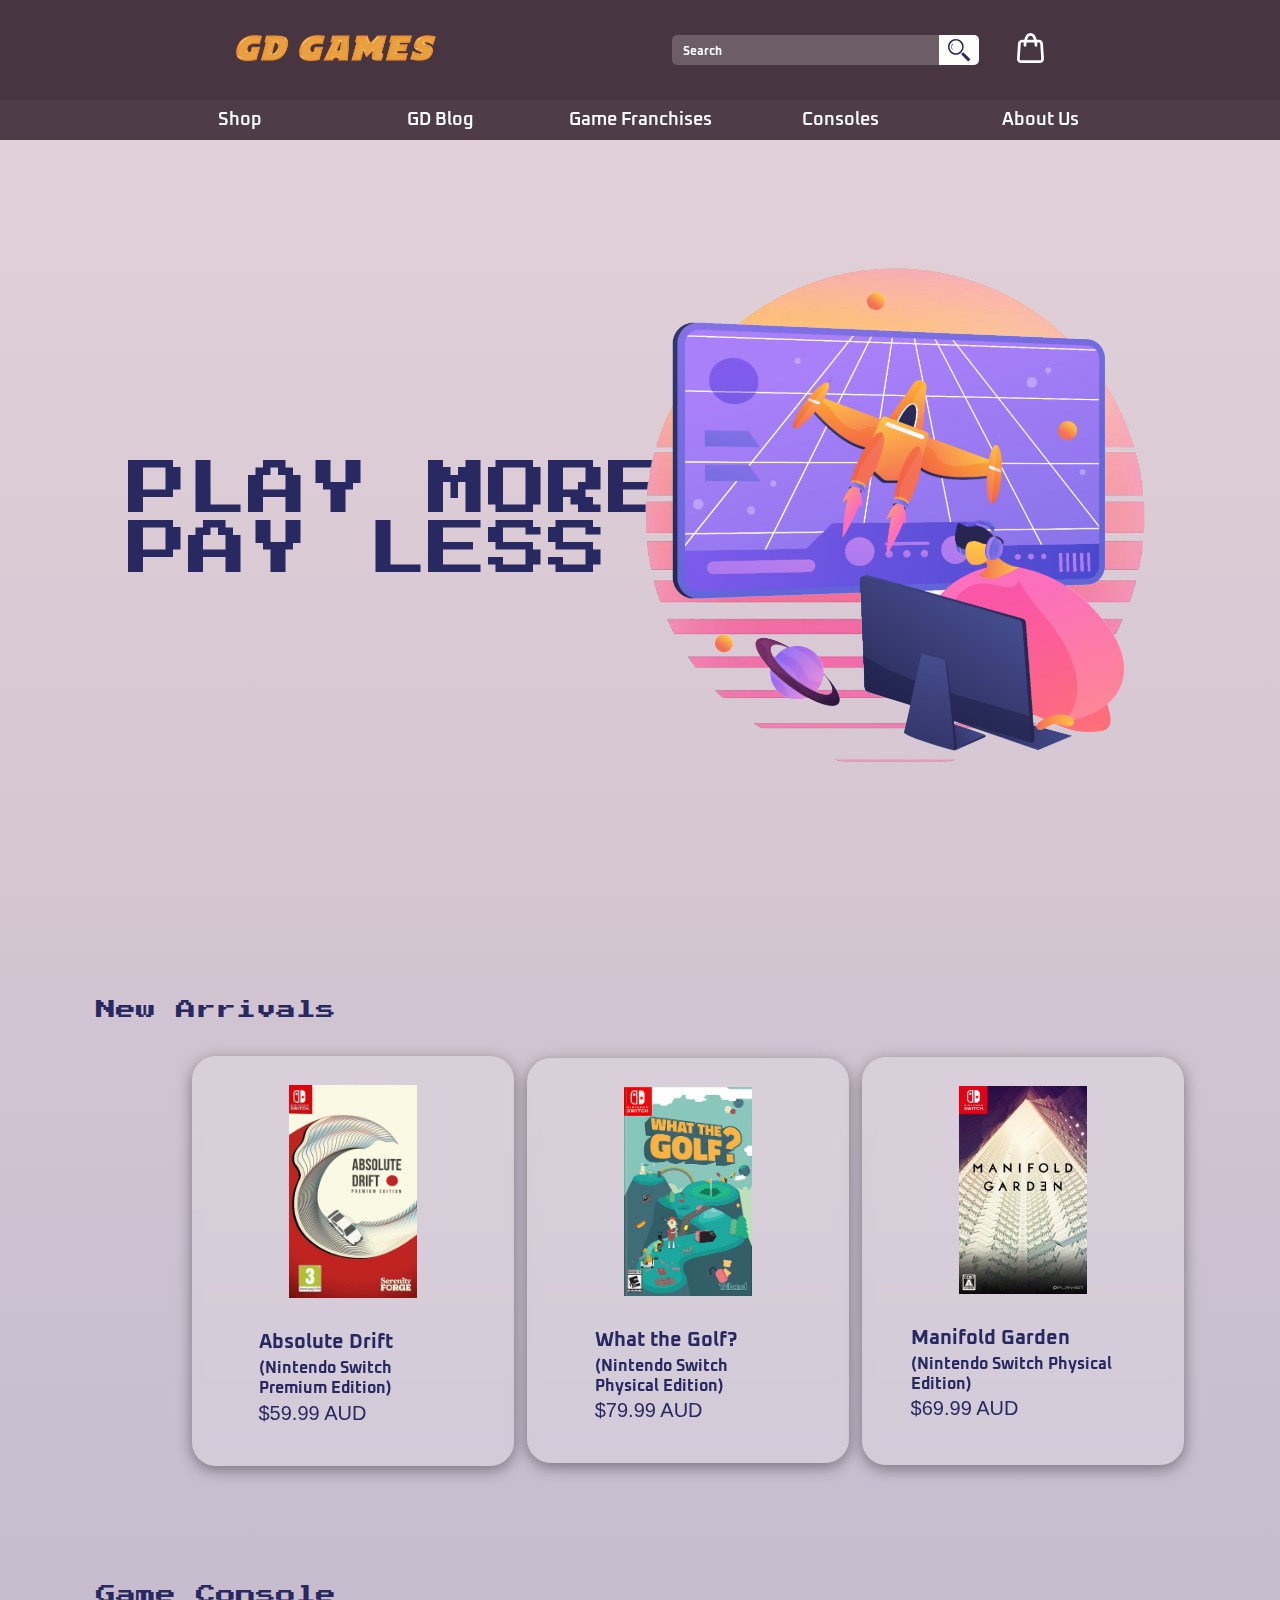
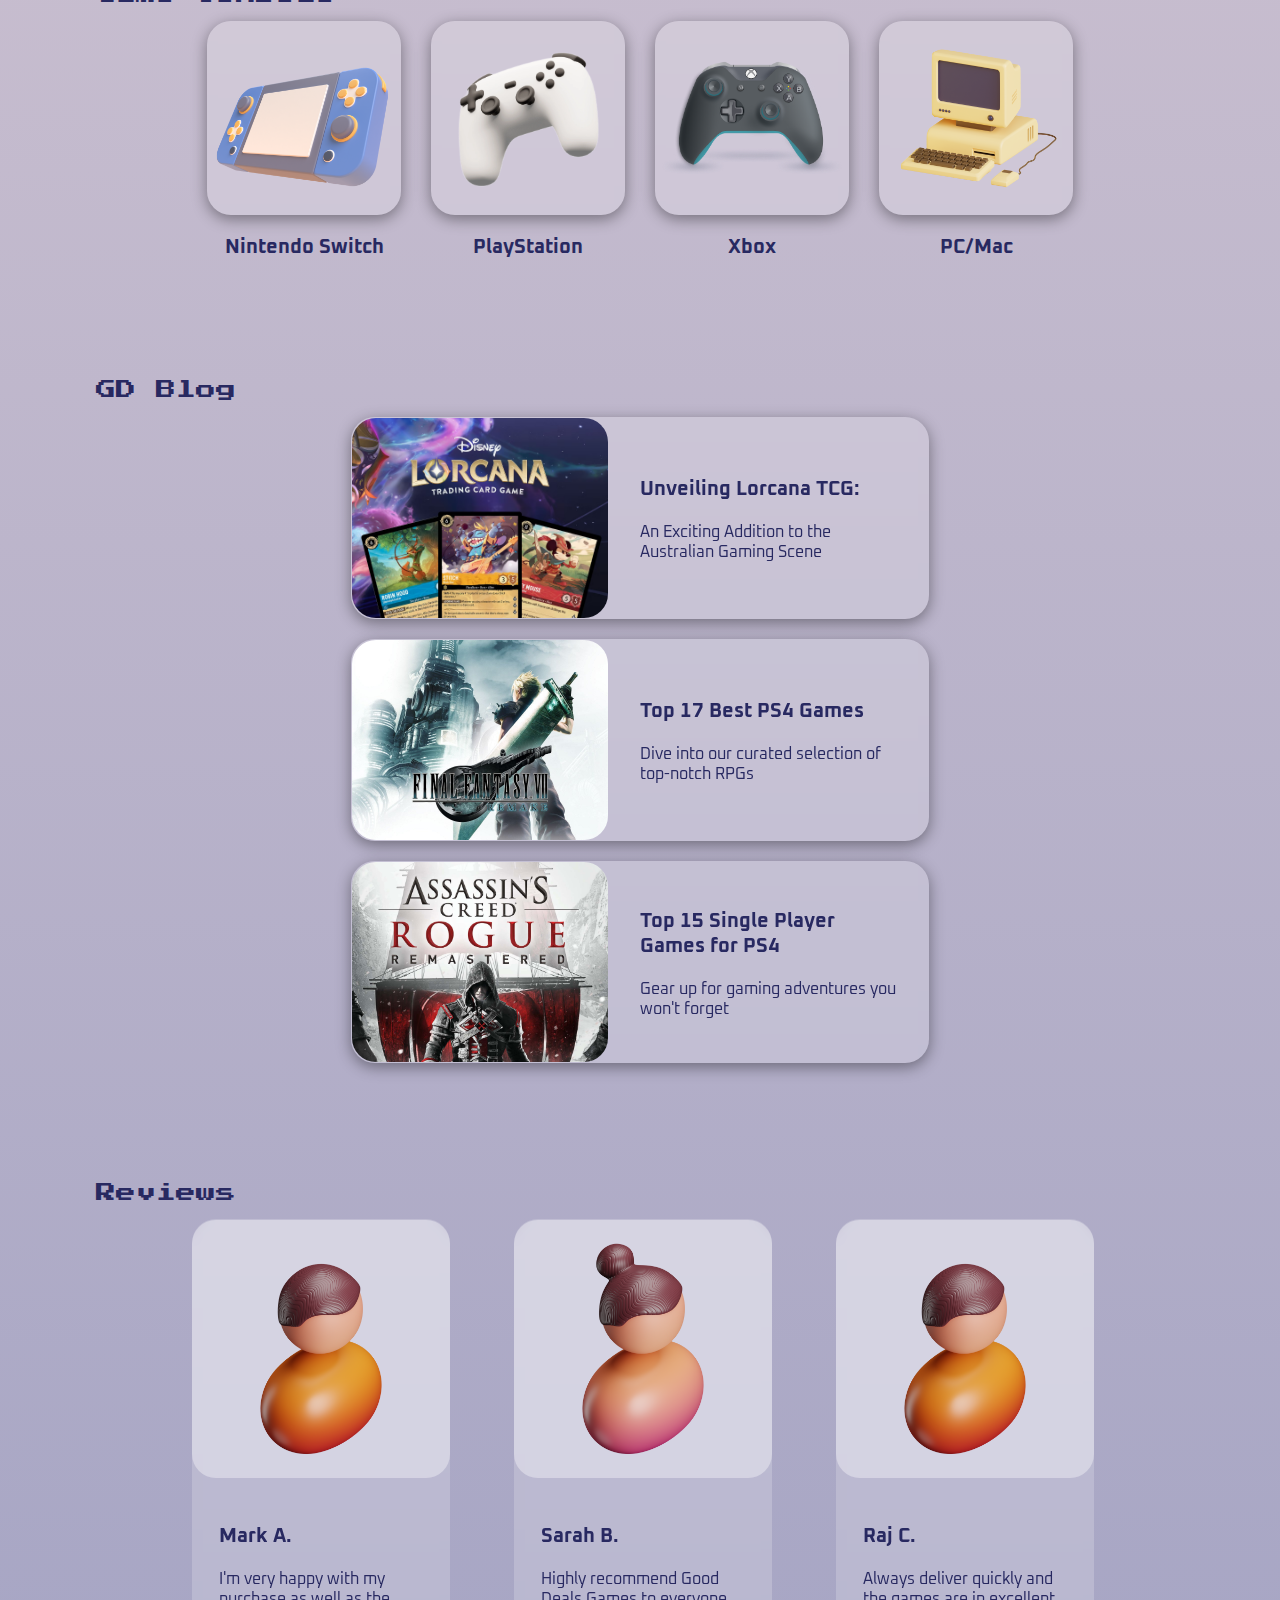
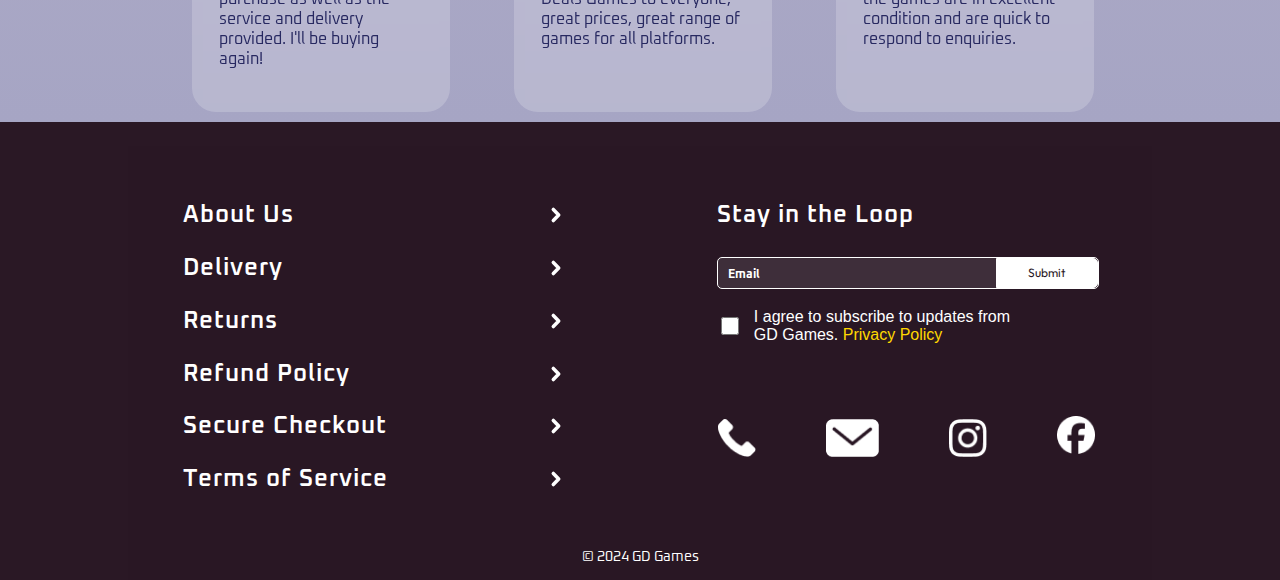
==== commit a0a676f5: "fixed drop shadows" ====
--- a/index.html
+++ b/index.html
@@ -89,7 +89,7 @@
             <section class="section">
                 <h2 class="wide-center section-heading">New Arrivals</h2>
                 <div class="flex-row carousel">
-                    <div class="product-card tile-bg clickable">
+                    <div class="product-card tile-bg drop-shadow clickable">
                         <a href="product-two.html">
                             <picture>
                                 <img src="images/products/absolute-drift.png" alt="cover of Absolute Drift Premium Edition">
@@ -101,7 +101,7 @@
                             </div>
                         </a>
                     </div>
-                    <div class="product-card tile-bg clickable"><a href="product-one.html">
+                    <div class="product-card tile-bg drop-shadow clickable"><a href="product-one.html">
                         <picture>
                             <img src="images/products/what-the-golf.png" alt="cover of What the Golf? Physical Edition">
                         </picture>
@@ -112,7 +112,7 @@
                         </div>
                     </a>
                     </div>
-                    <div class="product-card tile-bg">
+                    <div class="product-card tile-bg drop-shadow">
                         <picture>
                             <img src="images/products/manifold-garden.png" alt="cover of Manifold Garden Physical Edition">
                         </picture>
@@ -138,26 +138,26 @@
                 <div class="flex-row featured">
                     <a href="browse.html">
                     <div>
-                        <div class="tile-bg flex-col">
+                        <div class="tile-bg drop-shadow flex-col">
                             <img class="clickable" src="images/console-switch.png" alt="Nintendo Switch illustration">
                         </div>
                         <h3 class="title clickable center-text">Nintendo Switch</h3>
                     </div>
                     </a>
                     <div>
-                        <div class="tile-bg flex-col">
+                        <div class="tile-bg drop-shadow flex-col">
                             <img src="images/console-playstation.png" alt="Playstation controller illustration">
                         </div>
                         <h3 class="title center-text">PlayStation</h3>
                     </div>
                     <div>
-                        <div class="tile-bg flex-col">
+                        <div class="tile-bg drop-shadow flex-col">
                             <img src="images/console-xbox.png" alt="Xbox controller illustration">
                         </div>
                         <h3 class="title center-text">Xbox
                     </div>
                     <div>
-                        <div class="tile-bg flex-col">
+                        <div class="tile-bg drop-shadow flex-col">
                             <img src="images/console-pc-mac-yellow.png" alt="computer illustration">
                         </div>
                         <h3 class="title center-text">PC/Mac</h3>
@@ -168,7 +168,7 @@
             <section class="wide-center">
                 <h2 class="section-heading">GD Blog</h2>
                 <div class="flex-col">
-                    <div class="flex-row blog-post tile-bg">
+                    <div class="flex-row blog-post tile-bg drop-shadow">
                         <img src="images/thumbnails/disney-lorcana.png" alt="Disney Lorcana, trading card game">
                         <div>
                             <h3 class="title">Unveiling Lorcana TCG:</h3>
@@ -177,7 +177,7 @@
                             </p>
                         </div>
                     </div>
-                    <div class="flex-row blog-post tile-bg">
+                    <div class="flex-row blog-post tile-bg drop-shadow">
                         <img src="images/thumbnails/final-fantasy.png" alt="Final Fantasy 7 Remake">
                         <div>
                             <h3 class="title">Top 17 Best PS4 Games</h3>
@@ -186,7 +186,7 @@
                             </p>
                         </div>
                     </div>
-                    <div class="flex-row blog-post tile-bg">
+                    <div class="flex-row blog-post tile-bg drop-shadow">
                         <img src="images/thumbnails/assassins-creed.png" alt="Assassin's Creed Rogue Remastered">
                         <div>
                             <h3 class="title">Top 15 Single Player Games for PS4</h3>
--- a/css/layout.css
+++ b/css/layout.css
@@ -145,6 +145,13 @@
     margin-right: 15vw;
 }
 
+.carousel > .product-card{
+    display: flex;
+    flex-direction: column;
+    align-items: center;
+    justify-content: center;
+}
+
 .carousel .product-card-text{
     width: 70%;
     margin: auto auto 10em auto;
@@ -244,16 +251,19 @@
 .tile-bg{
     background: rgba(255, 255, 255, 0.2);
     border-radius: 24px;
-    box-shadow: 0 4px 30px rgba(0, 0, 0, 0.4);
     backdrop-filter: blur(5px);
     -webkit-backdrop-filter: blur(5px);
     border: 1px solid rgba(255, 255, 255, 0);
 }
 
+.drop-shadow {
+    box-shadow: 0 4px 15px rgba(0, 0, 0, 0.4);
+}
+
 .white-tile-bg{
     background: rgba(255, 255, 255, 0.2);
     border-radius: 24px;
-    box-shadow: 0 4px 30px rgba(0, 0, 0, 0.4);
+    /*box-shadow: 0 4px 15px rgba(0, 0, 0, 0.4);*/
     backdrop-filter: blur(5px);
     -webkit-backdrop-filter: blur(5px);
     border: solid 2px white;
@@ -262,7 +272,7 @@
 .white-tile-bg-mobile{
     background: rgba(255, 255, 255, 0.2);
     border-radius: 24px;
-    box-shadow: 0 4px 30px rgba(0, 0, 0, 0.4);
+    /*box-shadow: 0 4px 15px rgba(0, 0, 0, 0.4);*/
     backdrop-filter: blur(5px);
     -webkit-backdrop-filter: blur(5px);
     border: solid 2px white;
@@ -273,7 +283,7 @@
     .tile-bg-desktop{
         background: rgba(255, 255, 255, 0.2);
         border-radius: 24px;
-        box-shadow: 0 4px 30px rgba(0, 0, 0, 0.4);
+        /*box-shadow: 0 4px 30px rgba(0, 0, 0, 0.4);*/
         backdrop-filter: blur(5px);
         -webkit-backdrop-filter: blur(5px);
         border: 1px solid rgba(255, 255, 255, 0);
@@ -775,4 +785,15 @@
     height: 100%;
     width: 100%;
     pointer-events: none;
-}+}
+
+
+@media (min-width: 580px){
+    .description > div{
+        padding: 4em;
+    }
+}
+
+.product-quantity p{
+    margin-inline: 0.5em; 
+}
--- a/css/typography.css
+++ b/css/typography.css
@@ -207,6 +207,7 @@
     font-size: 4em;
     font-optical-sizing: auto;
     font-style: normal;
+    font-weight: bold;
 }
 
 @media (min-width:580px) { 
--- a/css/color.css
+++ b/css/color.css
@@ -4,7 +4,7 @@
     --frame-col: 42, 24, 37;
     --nav-slide: 215, 191, 199;
     --accent-col: 40, 41, 97;
-    --hover-col: 254, 111, 71;
+    --hover-col: 232, 140, 13;
 }
 
 #shop-pay{
